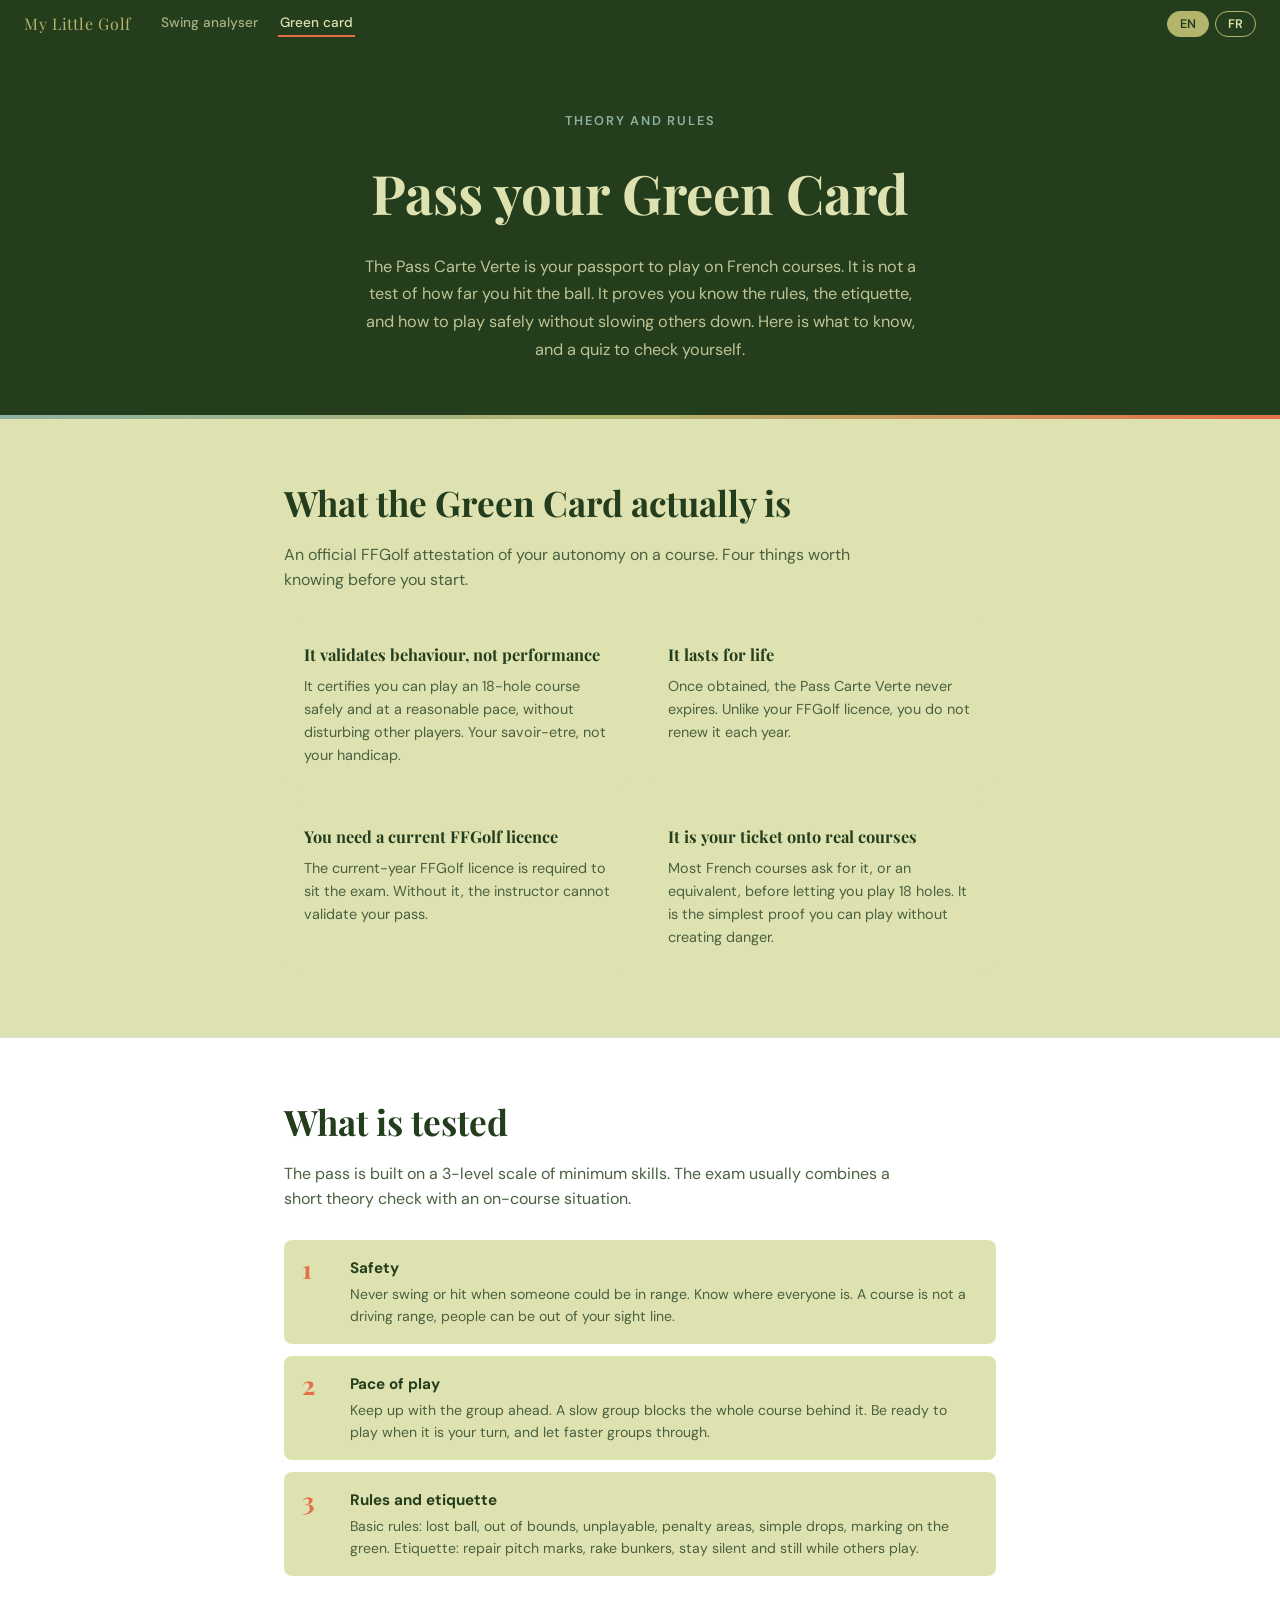
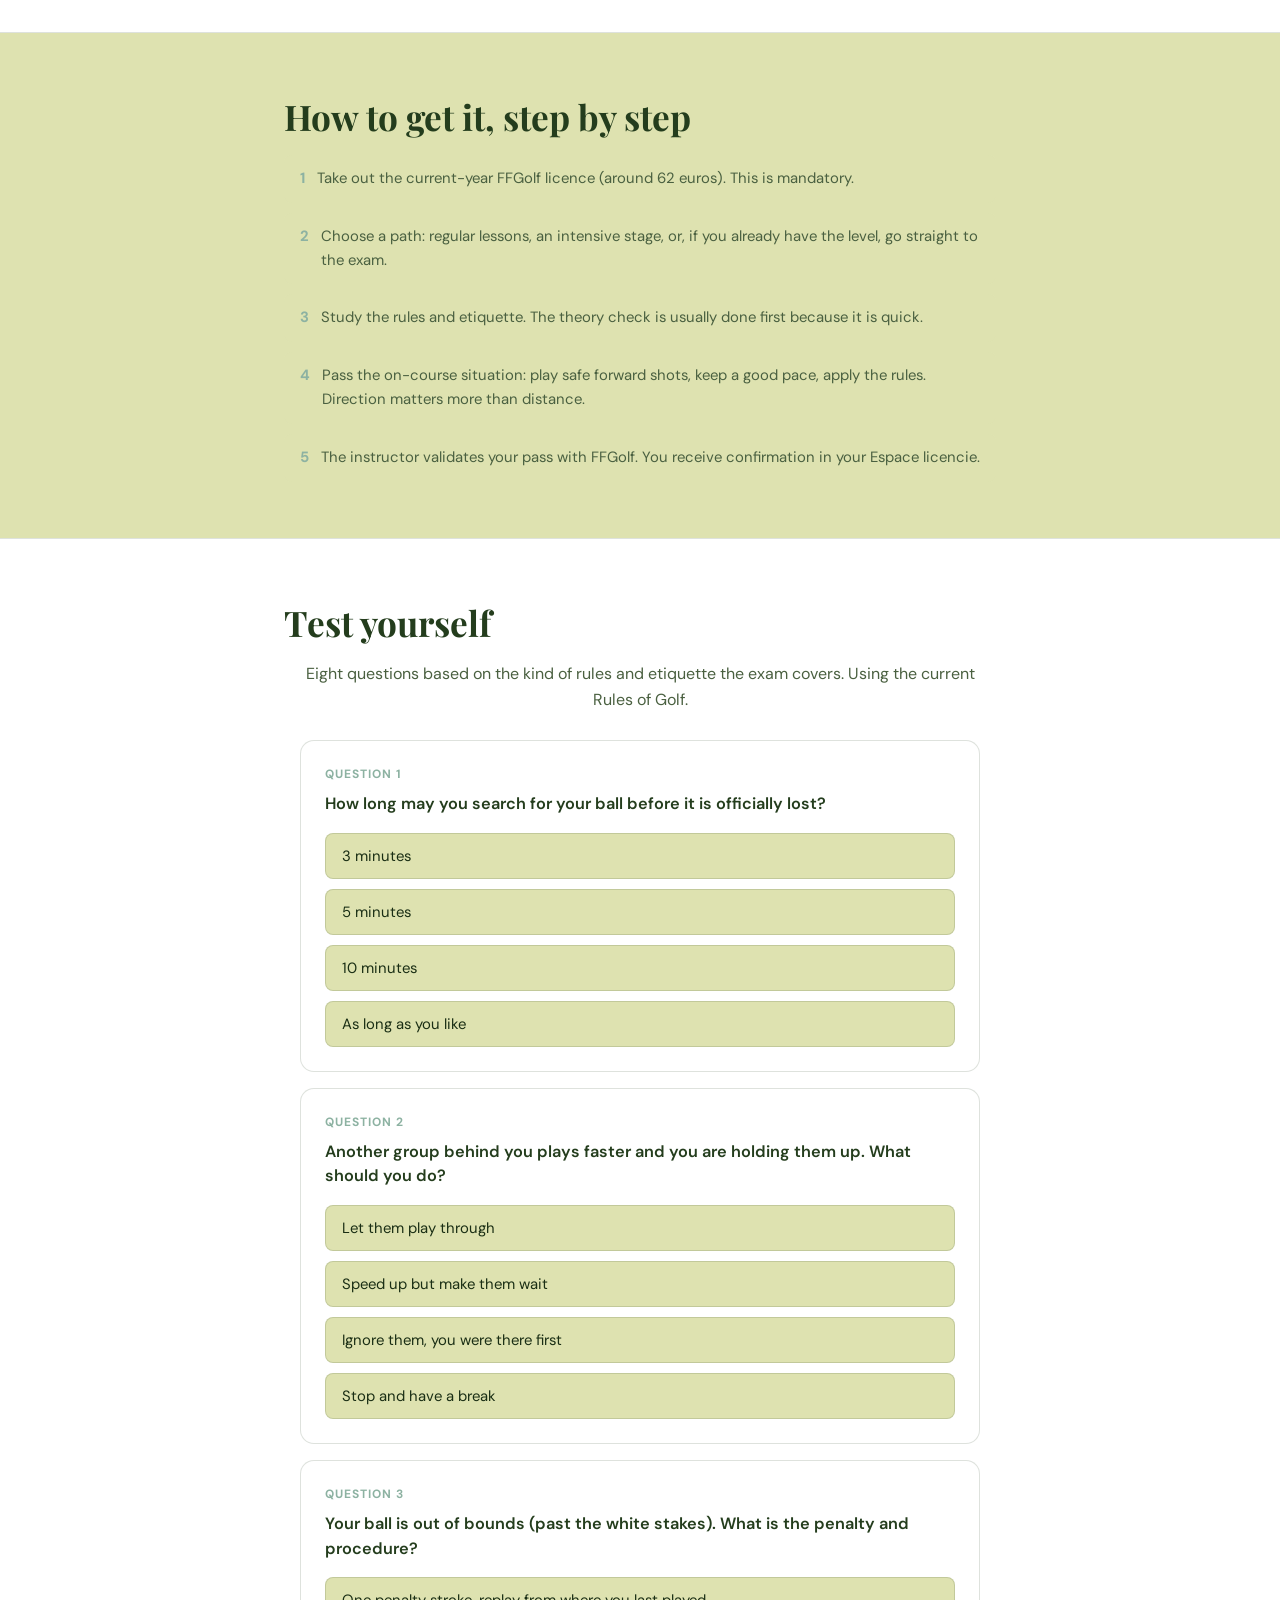
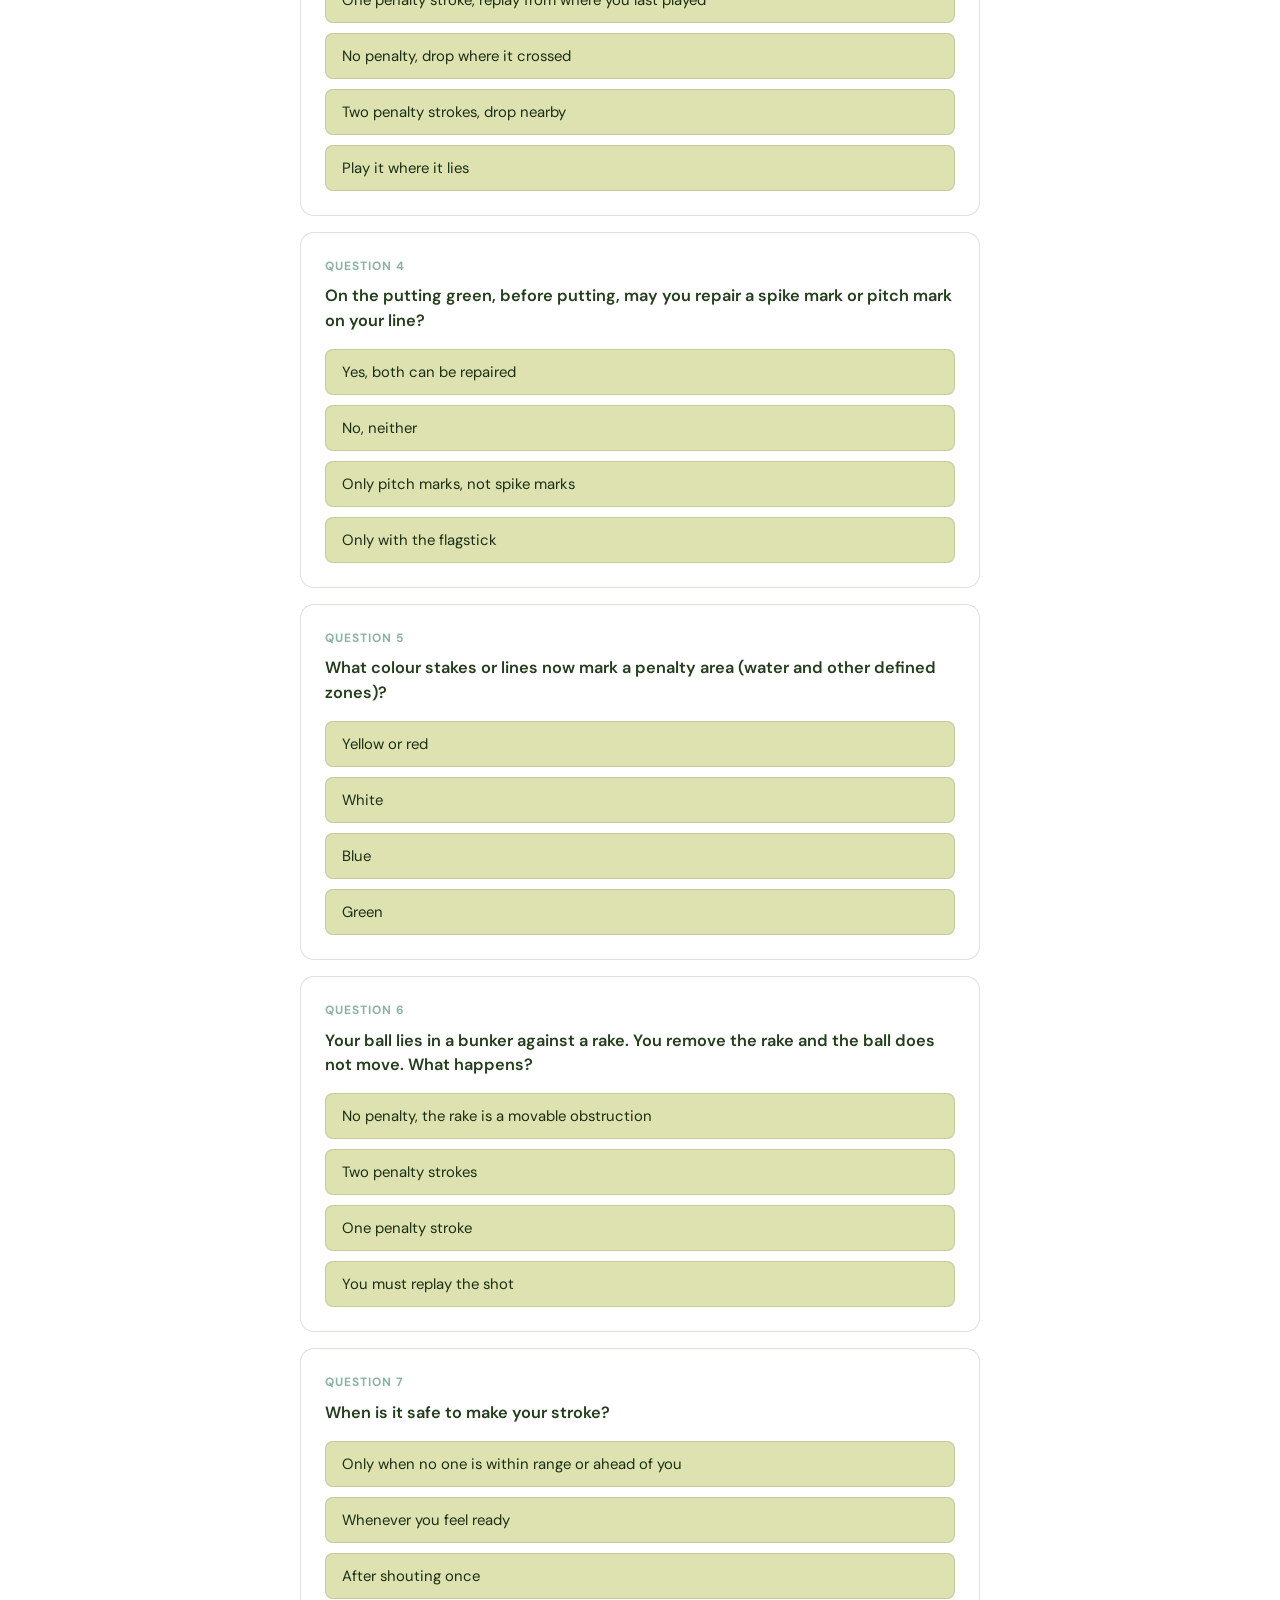
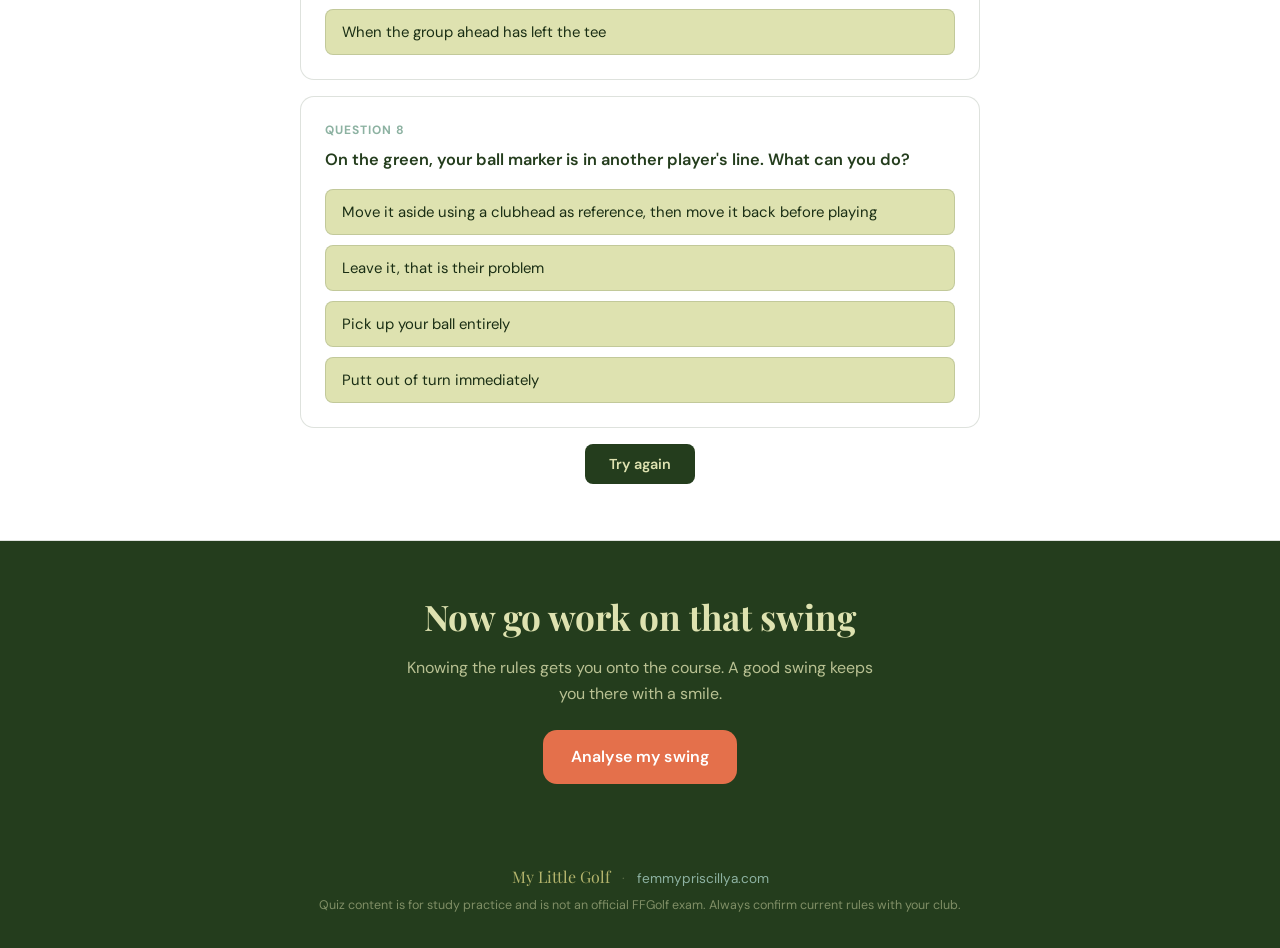
==== green-card.html @ 1639c1a1 "v1" ====
<!DOCTYPE html>
<html lang="en">
<head>
  <meta charset="UTF-8" />
  <meta name="viewport" content="width=device-width, initial-scale=1.0" />
  <title>My Little Golf — Green Card</title>
  <link rel="preconnect" href="https://fonts.googleapis.com" />
  <link rel="preconnect" href="https://fonts.gstatic.com" crossorigin />
  <link href="https://fonts.googleapis.com/css2?family=Playfair+Display:ital,wght@0,700;1,400&family=DM+Sans:wght@300;400;500;600&display=swap" rel="stylesheet" />
  <link rel="stylesheet" href="assets/style.css" />
</head>
<body>

  <!-- Top bar -->
  <div class="lang-bar">
    <span class="brand-small">My Little Golf</span>
    <nav class="top-nav">
      <a href="index.html" class="nav-link" data-en="Swing analyser" data-fr="Analyse du swing">Swing analyser</a>
      <a href="green-card.html" class="nav-link active" data-en="Green card" data-fr="Carte verte">Green card</a>
    </nav>
    <div class="lang-switch">
      <button class="lang-btn active" data-lang="en">EN</button>
      <button class="lang-btn" data-lang="fr">FR</button>
    </div>
  </div>

  <!-- Hero -->
  <header class="gc-hero">
    <p class="eyebrow" data-en="Theory and rules" data-fr="Theorie et regles">Theory and rules</p>
    <h1 data-en="Pass your Green Card" data-fr="Reussir la Carte Verte">Pass your Green Card</h1>
    <p class="gc-intro" data-en="The Pass Carte Verte is your passport to play on French courses. It is not a test of how far you hit the ball. It proves you know the rules, the etiquette, and how to play safely without slowing others down. Here is what to know, and a quiz to check yourself." data-fr="Le Pass Carte Verte est votre passeport pour jouer sur les parcours francais. Ce n'est pas un test de distance. Il prouve que vous connaissez les regles, l'etiquette, et que vous savez jouer en securite sans ralentir les autres. Voici l'essentiel, et un quiz pour vous tester.">The Pass Carte Verte is your passport to play on French courses. It is not a test of how far you hit the ball. It proves you know the rules, the etiquette, and how to play safely without slowing others down. Here is what to know, and a quiz to check yourself.</p>
  </header>

  <!-- What it is -->
  <section class="gc-section">
    <div class="section-inner">
      <h2 data-en="What the Green Card actually is" data-fr="Ce qu'est vraiment la Carte Verte">What the Green Card actually is</h2>
      <p class="gc-lead" data-en="An official FFGolf attestation of your autonomy on a course. Four things worth knowing before you start." data-fr="Une attestation officielle FFGolf de votre autonomie sur un parcours. Quatre choses a savoir avant de commencer.">An official FFGolf attestation of your autonomy on a course. Four things worth knowing before you start.</p>

      <div class="fact-grid">
        <div class="fact-card">
          <h3 data-en="It validates behaviour, not performance" data-fr="Elle valide le comportement, pas la performance">It validates behaviour, not performance</h3>
          <p data-en="It certifies you can play an 18-hole course safely and at a reasonable pace, without disturbing other players. Your savoir-etre, not your handicap." data-fr="Elle certifie que vous pouvez jouer un parcours 18 trous en securite et a un rythme correct, sans deranger les autres. Votre savoir-etre, pas votre handicap.">It certifies you can play an 18-hole course safely and at a reasonable pace, without disturbing other players. Your savoir-etre, not your handicap.</p>
        </div>
        <div class="fact-card">
          <h3 data-en="It lasts for life" data-fr="Elle est valable a vie">It lasts for life</h3>
          <p data-en="Once obtained, the Pass Carte Verte never expires. Unlike your FFGolf licence, you do not renew it each year." data-fr="Une fois obtenue, le Pass Carte Verte n'expire jamais. Contrairement a votre licence FFGolf, vous ne la renouvelez pas chaque annee.">Once obtained, the Pass Carte Verte never expires. Unlike your FFGolf licence, you do not renew it each year.</p>
        </div>
        <div class="fact-card">
          <h3 data-en="You need a current FFGolf licence" data-fr="Il faut une licence FFGolf en cours">You need a current FFGolf licence</h3>
          <p data-en="The current-year FFGolf licence is required to sit the exam. Without it, the instructor cannot validate your pass." data-fr="La licence FFGolf de l'annee en cours est obligatoire pour passer l'examen. Sans elle, l'enseignant ne peut pas valider votre pass.">The current-year FFGolf licence is required to sit the exam. Without it, the instructor cannot validate your pass.</p>
        </div>
        <div class="fact-card">
          <h3 data-en="It is your ticket onto real courses" data-fr="C'est votre ticket d'entree sur les parcours">It is your ticket onto real courses</h3>
          <p data-en="Most French courses ask for it, or an equivalent, before letting you play 18 holes. It is the simplest proof you can play without creating danger." data-fr="La plupart des parcours francais la demandent, ou un equivalent, avant de vous laisser jouer 18 trous. C'est la preuve la plus simple que vous pouvez jouer sans danger.">Most French courses ask for it, or an equivalent, before letting you play 18 holes. It is the simplest proof you can play without creating danger.</p>
        </div>
      </div>
    </div>
  </section>

  <!-- The 3 levels / what is tested -->
  <section class="gc-section alt">
    <div class="section-inner">
      <h2 data-en="What is tested" data-fr="Ce qui est evalue">What is tested</h2>
      <p class="gc-lead" data-en="The pass is built on a 3-level scale of minimum skills. The exam usually combines a short theory check with an on-course situation." data-fr="Le pass repose sur une echelle a 3 niveaux de competences minimales. L'examen combine en general un court controle theorique et une mise en situation sur le parcours.">The pass is built on a 3-level scale of minimum skills. The exam usually combines a short theory check with an on-course situation.</p>

      <div class="levels">
        <div class="level-row">
          <span class="level-num">1</span>
          <div class="level-body">
            <h4 data-en="Safety" data-fr="Securite">Safety</h4>
            <p data-en="Never swing or hit when someone could be in range. Know where everyone is. A course is not a driving range, people can be out of your sight line." data-fr="Ne jamais swinguer ou frapper si quelqu'un peut etre a portee. Savoir ou se trouve chacun. Un parcours n'est pas un practice, des gens peuvent etre hors de votre champ de vision.">Never swing or hit when someone could be in range. Know where everyone is. A course is not a driving range, people can be out of your sight line.</p>
          </div>
        </div>
        <div class="level-row">
          <span class="level-num">2</span>
          <div class="level-body">
            <h4 data-en="Pace of play" data-fr="Rythme de jeu">Pace of play</h4>
            <p data-en="Keep up with the group ahead. A slow group blocks the whole course behind it. Be ready to play when it is your turn, and let faster groups through." data-fr="Rester au rythme du groupe devant. Un groupe lent bloque tout le parcours derriere. Etre prete a jouer a votre tour, et laisser passer les groupes plus rapides.">Keep up with the group ahead. A slow group blocks the whole course behind it. Be ready to play when it is your turn, and let faster groups through.</p>
          </div>
        </div>
        <div class="level-row">
          <span class="level-num">3</span>
          <div class="level-body">
            <h4 data-en="Rules and etiquette" data-fr="Regles et etiquette">Rules and etiquette</h4>
            <p data-en="Basic rules: lost ball, out of bounds, unplayable, penalty areas, simple drops, marking on the green. Etiquette: repair pitch marks, rake bunkers, stay silent and still while others play." data-fr="Regles de base : balle perdue, hors-limite, injouable, zones a penalite, drops simples, marquage sur le green. Etiquette : reparer les pitchs, ratisser les bunkers, rester silencieuse et immobile pendant que les autres jouent.">Basic rules: lost ball, out of bounds, unplayable, penalty areas, simple drops, marking on the green. Etiquette: repair pitch marks, rake bunkers, stay silent and still while others play.</p>
          </div>
        </div>
      </div>
    </div>
  </section>

  <!-- How to register -->
  <section class="gc-section">
    <div class="section-inner">
      <h2 data-en="How to get it, step by step" data-fr="Comment l'obtenir, etape par etape">How to get it, step by step</h2>
      <ul class="gc-checklist">
        <li><span class="check-tick">1</span><span data-en="Take out the current-year FFGolf licence (around 62 euros). This is mandatory." data-fr="Souscrire la licence FFGolf de l'annee en cours (environ 62 euros). C'est obligatoire.">Take out the current-year FFGolf licence (around 62 euros). This is mandatory.</span></li>
        <li><span class="check-tick">2</span><span data-en="Choose a path: regular lessons, an intensive stage, or, if you already have the level, go straight to the exam." data-fr="Choisir une voie : cours reguliers, un stage intensif, ou, si vous avez deja le niveau, passer directement l'examen.">Choose a path: regular lessons, an intensive stage, or, if you already have the level, go straight to the exam.</span></li>
        <li><span class="check-tick">3</span><span data-en="Study the rules and etiquette. The theory check is usually done first because it is quick." data-fr="Reviser les regles et l'etiquette. Le controle theorique est souvent fait en premier car il est rapide.">Study the rules and etiquette. The theory check is usually done first because it is quick.</span></li>
        <li><span class="check-tick">4</span><span data-en="Pass the on-course situation: play safe forward shots, keep a good pace, apply the rules. Direction matters more than distance." data-fr="Reussir la mise en situation sur le parcours : jouer des coups surs vers l'avant, garder un bon rythme, appliquer les regles. La direction compte plus que la distance.">Pass the on-course situation: play safe forward shots, keep a good pace, apply the rules. Direction matters more than distance.</span></li>
        <li><span class="check-tick">5</span><span data-en="The instructor validates your pass with FFGolf. You receive confirmation in your Espace licencie." data-fr="L'enseignant valide votre pass aupres de la FFGolf. Vous recevez la confirmation dans votre Espace licencie.">The instructor validates your pass with FFGolf. You receive confirmation in your Espace licencie.</span></li>
      </ul>
    </div>
  </section>

  <!-- Quiz -->
  <section class="gc-section alt">
    <div class="section-inner">
      <h2 data-en="Test yourself" data-fr="Testez-vous">Test yourself</h2>
      <p class="quiz-intro" data-en="Eight questions based on the kind of rules and etiquette the exam covers. Using the current Rules of Golf." data-fr="Huit questions basees sur le type de regles et d'etiquette de l'examen. Selon les Regles de Golf actuelles.">Eight questions based on the kind of rules and etiquette the exam covers. Using the current Rules of Golf.</p>

      <div class="quiz-wrap" id="quizWrap"></div>

      <div class="quiz-score" id="quizScore" hidden></div>
      <button class="quiz-reset" id="quizReset" hidden data-en="Try again" data-fr="Recommencer">Try again</button>
    </div>
  </section>

  <!-- CTA back to analyser -->
  <section class="gc-cta">
    <h2 data-en="Now go work on that swing" data-fr="Maintenant, au travail sur ce swing">Now go work on that swing</h2>
    <p data-en="Knowing the rules gets you onto the course. A good swing keeps you there with a smile." data-fr="Connaitre les regles vous met sur le parcours. Un bon swing vous y garde avec le sourire.">Knowing the rules gets you onto the course. A good swing keeps you there with a smile.</p>
    <a href="index.html" class="cta-btn" data-en="Analyse my swing" data-fr="Analyser mon swing">Analyse my swing</a>
  </section>

  <!-- Footer -->
  <footer class="site-footer">
    <p>
      <span class="footer-brand">My Little Golf</span>
      <span class="footer-sep">·</span>
      <a href="https://femmypriscillya.com" class="footer-link" target="_blank" rel="noopener">femmypriscillya.com</a>
    </p>
    <p class="footer-cc" data-en="Quiz content is for study practice and is not an official FFGolf exam. Always confirm current rules with your club." data-fr="Le contenu du quiz est un entrainement et n'est pas un examen officiel FFGolf. Confirmez toujours les regles actuelles avec votre club.">Quiz content is for study practice and is not an official FFGolf exam. Always confirm current rules with your club.</p>
  </footer>

  <script src="assets/green-card.js"></script>
</body>
</html>
---- assets/style.css ----
/* ============================================================
   MY LITTLE GOLF — Stylesheet
   Palette: Forest #243D1D · Olive #B4B56D · Cream #DEE2B0
            Sage #8DB2A2 · Coral #E4704B
   ============================================================ */

:root {
  --forest: #243d1d;
  --olive: #b4b56d;
  --cream: #dee2b0;
  --sage: #8db2a2;
  --coral: #e4704b;

  --good: #8db2a2;
  --warn: #b4b56d;
  --bad: #e4704b;

  --text: #1a2e14;
  --muted: #4a6040;
  --border: rgba(36, 61, 29, 0.15);

  --font-display: "Playfair Display", Georgia, serif;
  --font-body: "DM Sans", system-ui, sans-serif;

  --radius: 14px;
  --radius-sm: 8px;
}

*,
*::before,
*::after {
  box-sizing: border-box;
  margin: 0;
  padding: 0;
}

html {
  scroll-behavior: smooth;
}

body {
  font-family: var(--font-body);
  background: var(--cream);
  color: var(--text);
  line-height: 1.6;
  font-size: 16px;
}

/* ---- Language bar ---- */
.lang-bar {
  position: sticky;
  top: 0;
  z-index: 100;
  display: flex;
  align-items: center;
  justify-content: space-between;
  padding: 10px 24px;
  background: var(--forest);
  color: var(--cream);
}

.brand-small {
  font-family: var(--font-display);
  font-size: 1rem;
  letter-spacing: 0.04em;
  color: var(--olive);
}

.top-nav {
  display: flex;
  gap: 18px;
  margin: 0 auto 0 28px;
}

.nav-link {
  font: 500 0.85rem var(--font-body);
  color: rgba(222, 226, 176, 0.7);
  text-decoration: none;
  padding: 4px 2px;
  border-bottom: 2px solid transparent;
  transition:
    color 0.15s,
    border-color 0.15s;
}

.nav-link:hover {
  color: var(--cream);
}

.nav-link.active {
  color: var(--cream);
  border-bottom-color: var(--coral);
}

.lang-switch {
  display: flex;
  gap: 6px;
}

.lang-btn {
  font: 600 0.78rem var(--font-body);
  padding: 4px 12px;
  border: 1.5px solid var(--olive);
  border-radius: 20px;
  background: transparent;
  color: var(--cream);
  cursor: pointer;
  transition:
    background 0.15s,
    color 0.15s;
}

.lang-btn.active,
.lang-btn:hover {
  background: var(--olive);
  color: var(--forest);
}

/* ---- Hero ---- */
.hero {
  min-height: 88vh;
  background: var(--forest);
  display: grid;
  grid-template-columns: 1fr 450px;
  align-items: center;
  gap: 20px;
  padding: 72px 48px;
  overflow: hidden;
  position: relative;
}

.hero::after {
  content: "";
  position: absolute;
  bottom: 0;
  left: 0;
  right: 0;
  height: 4px;
  background: linear-gradient(90deg, var(--coral), var(--olive), var(--sage));
}

.hero-inner {
  max-width: 560px;
}

.eyebrow {
  font-size: 0.8rem;
  font-weight: 600;
  letter-spacing: 0.14em;
  text-transform: uppercase;
  color: var(--sage);
  margin-bottom: 18px;
}

.hero-title {
  font-family: var(--font-display);
  font-size: clamp(2.8rem, 6vw, 5rem);
  line-height: 1.05;
  color: var(--cream);
  margin-bottom: 24px;
}

.hero-title .line1 {
  display: block;
}
.hero-title .line2 {
  display: block;
  color: var(--olive);
}
.hero-title .italic {
  font-style: italic;
  font-weight: 400;
}

.hero-body {
  font-size: 1.05rem;
  color: rgba(222, 226, 176, 0.8);
  line-height: 1.75;
  margin-bottom: 36px;
  max-width: 480px;
}

.cta-btn {
  display: inline-block;
  background: var(--coral);
  color: #fff;
  font-weight: 600;
  font-size: 1rem;
  padding: 14px 28px;
  border-radius: var(--radius);
  text-decoration: none;
  transition:
    opacity 0.15s,
    transform 0.15s;
  letter-spacing: 0.01em;
}

.cta-btn:hover {
  opacity: 0.9;
  transform: translateY(-2px);
}

.hero-deco {
  width: 400px;
  flex-shrink: 0;
  align-self: center;
}

.hero-fox {
  width: 100%;
  height: auto;
  display: block;
  border-radius: var(--radius);
  box-shadow: 0 12px 40px rgba(0, 0, 0, 0.3);
  border: 6px solid var(--cream);
  transform: rotate(2deg);
}

/* ---- Sections ---- */
.section-inner {
  max-width: 760px;
  margin: 0 auto;
  padding: 0 24px;
}

.section-inner.wide {
  max-width: 1040px;
}

.guide,
.upload-section,
.analysis-section {
  padding: 72px 0;
}

.guide {
  background: #fff;
  border-bottom: 1px solid var(--border);
}

h2 {
  font-family: var(--font-display);
  font-size: clamp(1.6rem, 3vw, 2.2rem);
  font-weight: 700;
  color: var(--forest);
  margin-bottom: 10px;
}

.section-sub {
  color: var(--muted);
  font-size: 1rem;
  margin-bottom: 36px;
  max-width: 560px;
}

/* Angles grid */
.angles-grid {
  display: grid;
  grid-template-columns: 1fr 1fr;
  gap: 20px;
  margin-bottom: 32px;
}

.angle-card {
  background: var(--cream);
  border: 1px solid var(--border);
  border-radius: var(--radius);
  padding: 24px 20px;
}

.angle-icon {
  width: 64px;
  height: 64px;
  margin-bottom: 14px;
}

.angle-icon svg {
  width: 100%;
  height: 100%;
}

.angle-card h3 {
  font-family: var(--font-display);
  font-size: 1.05rem;
  font-weight: 700;
  color: var(--forest);
  margin-bottom: 8px;
}

.angle-card p {
  font-size: 0.9rem;
  color: var(--muted);
  line-height: 1.6;
}

/* Rules list */
.rules-list {
  list-style: none;
  display: flex;
  flex-direction: column;
  gap: 10px;
}

.rules-list li {
  display: flex;
  align-items: flex-start;
  gap: 14px;
  font-size: 0.93rem;
  background: var(--cream);
  border-radius: var(--radius-sm);
  padding: 12px 16px;
  color: var(--muted);
}

.rule-marker {
  font-family: var(--font-display);
  font-size: 0.9rem;
  font-weight: 700;
  color: var(--olive);
  flex-shrink: 0;
  min-width: 24px;
  margin-top: 1px;
}

/* ---- Upload ---- */
.upload-section {
  background: var(--cream);
}

.upload-tabs {
  display: flex;
  gap: 8px;
  margin-bottom: 20px;
}

.tab-btn {
  font: 600 0.9rem var(--font-body);
  padding: 9px 20px;
  border: 1.5px solid var(--border);
  border-radius: 30px;
  background: transparent;
  color: var(--muted);
  cursor: pointer;
  transition: all 0.15s;
}

.tab-btn.active {
  background: var(--forest);
  color: var(--cream);
  border-color: var(--forest);
}

.upload-panel {
  display: none;
}
.upload-panel.active {
  display: block;
}

.dropzone {
  border: 2px dashed var(--sage);
  border-radius: var(--radius);
  background: #fff;
  padding: 48px 24px;
  text-align: center;
  cursor: pointer;
  transition:
    border-color 0.15s,
    background 0.15s;
}

.dropzone.dragover {
  border-color: var(--coral);
  background: rgba(228, 112, 75, 0.05);
}

.drop-icon-svg {
  width: 52px;
  height: 52px;
  margin: 0 auto 14px;
}

.drop-icon-svg svg {
  width: 100%;
  height: 100%;
}

.drop-label {
  font-weight: 600;
  font-size: 1rem;
  color: var(--forest);
  margin-bottom: 6px;
}

.drop-sub {
  font-size: 0.85rem;
  color: var(--muted);
  margin-bottom: 14px;
}

.file-btn {
  display: inline-block;
  background: var(--forest);
  color: var(--cream);
  font-weight: 600;
  font-size: 0.9rem;
  padding: 10px 20px;
  border-radius: var(--radius-sm);
  cursor: pointer;
  transition: opacity 0.15s;
}

.file-btn:hover {
  opacity: 0.85;
}
.file-btn input {
  display: none;
}

.model-row {
  display: flex;
  align-items: center;
  gap: 12px;
  flex-wrap: wrap;
  margin-top: 20px;
}

.model-label,
.fps-label {
  font-size: 0.85rem;
  font-weight: 600;
  color: var(--muted);
}

select,
input[type="number"] {
  font: inherit;
  padding: 7px 10px;
  border: 1px solid var(--border);
  border-radius: var(--radius-sm);
  background: #fff;
  color: var(--text);
  font-size: 0.9rem;
}

input[type="number"] {
  width: 80px;
}

.status-msg {
  margin-top: 16px;
  font-size: 0.88rem;
  color: var(--muted);
  min-height: 1.4em;
}

.field-help {
  margin-top: 12px;
  font-size: 0.82rem;
  line-height: 1.55;
  color: var(--muted);
  max-width: 580px;
}

/* ---- Analysis ---- */
.analysis-section {
  background: #fff;
  border-top: 1px solid var(--border);
}

.analysis-section .section-inner {
  display: grid;
  grid-template-columns: 1fr 380px;
  gap: 32px;
  align-items: start;
}

.player-wrap {
  position: sticky;
  top: 60px;
}

.viewport {
  position: relative;
  background: var(--forest);
  border-radius: var(--radius);
  overflow: hidden;
  line-height: 0;
}

#video,
#overlay {
  width: 100%;
  display: block;
}

#overlay {
  position: absolute;
  inset: 0;
}

.phase-badge {
  position: absolute;
  top: 12px;
  left: 12px;
  background: rgba(36, 61, 29, 0.82);
  color: var(--olive);
  font: 600 0.78rem var(--font-body);
  letter-spacing: 0.08em;
  text-transform: uppercase;
  padding: 5px 12px;
  border-radius: 20px;
  pointer-events: none;
  opacity: 0;
  transition: opacity 0.2s;
}

.phase-badge.visible {
  opacity: 1;
}

/* Player controls */
.player-controls {
  display: flex;
  align-items: center;
  gap: 8px;
  margin-top: 10px;
  flex-wrap: wrap;
}

.ctrl-btn {
  font: 600 0.82rem var(--font-body);
  border: none;
  background: var(--cream);
  color: var(--forest);
  padding: 8px 14px;
  border-radius: var(--radius-sm);
  cursor: pointer;
  transition: background 0.15s;
  white-space: nowrap;
}

.ctrl-btn:hover {
  background: var(--sage);
}

.play-btn {
  background: var(--coral);
  color: #fff;
  min-width: 56px;
}

.play-btn:hover {
  background: #cf5a38;
}

.vol-btn {
  min-width: 44px;
}

/* Progress bar */
.progress-wrap {
  flex: 1;
  cursor: pointer;
  padding: 8px 0;
  min-width: 80px;
}

.progress-bg {
  position: relative;
  height: 6px;
  background: var(--border);
  border-radius: 3px;
  overflow: visible;
}

.progress-fill {
  height: 100%;
  background: var(--coral);
  border-radius: 3px;
  width: 0%;
  pointer-events: none;
  transition: width 0.08s linear;
}

.phase-markers {
  position: absolute;
  inset: 0;
  pointer-events: none;
}

.phase-marker {
  position: absolute;
  top: 50%;
  transform: translate(-50%, -50%);
  width: 10px;
  height: 10px;
  border-radius: 50%;
  border: 2px solid #fff;
  background: var(--olive);
}

.time-display {
  font-size: 0.78rem;
  font-variant-numeric: tabular-nums;
  color: var(--muted);
  white-space: nowrap;
}

.ctrl-select {
  font-size: 0.82rem;
  padding: 6px 8px;
}

/* Volume */
.volume-wrap {
  display: flex;
  align-items: center;
  gap: 6px;
}

.volume-slider {
  -webkit-appearance: none;
  width: 72px;
  height: 4px;
  border-radius: 2px;
  background: var(--border);
  outline: none;
  cursor: pointer;
}

.volume-slider::-webkit-slider-thumb {
  -webkit-appearance: none;
  width: 14px;
  height: 14px;
  border-radius: 50%;
  background: var(--forest);
  cursor: pointer;
}

/* Results panel */
.results-panel {
  display: flex;
  flex-direction: column;
  gap: 20px;
}

.results-header {
  display: flex;
  align-items: center;
  justify-content: space-between;
  gap: 12px;
  flex-wrap: wrap;
}

.analyse-btn {
  background: var(--coral);
  color: #fff;
  font: 600 0.9rem var(--font-body);
  border: none;
  padding: 10px 18px;
  border-radius: var(--radius-sm);
  cursor: pointer;
  transition: opacity 0.15s;
  white-space: nowrap;
}

.analyse-btn:hover {
  opacity: 0.88;
}
.analyse-btn:disabled {
  opacity: 0.5;
  cursor: not-allowed;
}

.quality-row {
  display: flex;
  align-items: center;
  gap: 10px;
  font-size: 0.88rem;
  background: var(--cream);
  border-radius: var(--radius-sm);
  padding: 10px 14px;
}

.q-label {
  color: var(--muted);
}

.q-dot {
  width: 12px;
  height: 12px;
  border-radius: 50%;
  background: #ccc;
  display: inline-block;
  flex-shrink: 0;
}

.q-val {
  font-weight: 700;
  font-variant-numeric: tabular-nums;
}

/* Metrics */
.metrics-grid {
  display: grid;
  grid-template-columns: 1fr 1fr;
  gap: 12px;
}

.metric-card {
  background: var(--cream);
  border-radius: var(--radius-sm);
  padding: 14px 16px;
}

.metric-card .metric-value {
  color: var(--forest);
}
.metric-card.warn .metric-value {
  color: #8a8a3e;
}
.metric-card.bad .metric-value {
  color: var(--coral);
}
.metric-card.good .metric-value {
  color: #4a7a64;
}

.metric-name {
  font-size: 0.78rem;
  font-weight: 600;
  color: var(--muted);
  text-transform: uppercase;
  letter-spacing: 0.06em;
  margin-bottom: 4px;
}

.metric-value {
  font-family: var(--font-display);
  font-size: 1.5rem;
  font-weight: 700;
  color: var(--forest);
  line-height: 1;
  margin-bottom: 4px;
}

.metric-note {
  font-size: 0.78rem;
  color: var(--muted);
}

/* Coaching */
.coaching-wrap {
  background: var(--forest);
  border-radius: var(--radius);
  padding: 20px;
  color: var(--cream);
}

.coaching-header {
  display: flex;
  align-items: center;
  gap: 10px;
  margin-bottom: 14px;
}

.coach-icon-svg {
  width: 28px;
  height: 28px;
  flex-shrink: 0;
}

.coaching-header h3 {
  font-family: var(--font-display);
  font-size: 1rem;
  font-weight: 700;
  color: var(--olive);
}

.coaching-body {
  font-size: 0.9rem;
  line-height: 1.75;
  color: rgba(222, 226, 176, 0.88);
  white-space: pre-wrap;
}

/* Joint details */
.joint-details {
  border: 1px solid var(--border);
  border-radius: var(--radius-sm);
  overflow: hidden;
}

.joint-details summary {
  padding: 10px 14px;
  font-size: 0.85rem;
  font-weight: 600;
  cursor: pointer;
  color: var(--muted);
  user-select: none;
  background: var(--cream);
}

.joints-list {
  list-style: none;
  display: grid;
  grid-template-columns: 1fr 1fr;
  gap: 8px;
  padding: 12px 14px;
}

.joints-list li {
  display: flex;
  justify-content: space-between;
  font-size: 0.82rem;
  padding: 6px 10px;
  border-radius: 6px;
  background: var(--cream);
}

.jval {
  font-weight: 700;
  font-variant-numeric: tabular-nums;
}

/* ---- Footer ---- */
.site-footer {
  background: var(--forest);
  color: rgba(222, 226, 176, 0.7);
  text-align: center;
  padding: 32px 24px;
  font-size: 0.85rem;
  display: flex;
  flex-direction: column;
  gap: 6px;
}

.footer-brand {
  font-family: var(--font-display);
  color: var(--olive);
  font-size: 1rem;
}

.footer-sep {
  margin: 0 8px;
  opacity: 0.4;
}

.footer-link {
  color: var(--sage);
  text-decoration: none;
}

.footer-link:hover {
  text-decoration: underline;
}

.footer-cc {
  font-size: 0.78rem;
  opacity: 0.7;
}
.footer-privacy {
  font-size: 0.78rem;
  opacity: 0.6;
}

/* ---- Responsive ---- */
@media (max-width: 900px) {
  .hero {
    grid-template-columns: 1fr;
    padding: 48px 24px;
    min-height: auto;
    text-align: center;
  }

  .hero-deco {
    width: 200px;
    margin: 0 auto 12px;
    order: -1;
  }

  .hero-inner {
    margin: 0 auto;
  }
  .hero-body {
    margin-left: auto;
    margin-right: auto;
  }

  .analysis-section .section-inner {
    grid-template-columns: 1fr;
  }

  .player-wrap {
    position: static;
  }
  .angles-grid {
    grid-template-columns: 1fr;
  }
}

@media (max-width: 480px) {
  .metrics-grid {
    grid-template-columns: 1fr;
  }
  .joints-list {
    grid-template-columns: 1fr;
  }
  .volume-slider {
    width: 50px;
  }
}

@media (prefers-reduced-motion: reduce) {
  *,
  *::before,
  *::after {
    transition: none !important;
    animation: none !important;
  }
}

/* ============================================================
   GREEN CARD PAGE
   ============================================================ */
.gc-hero {
  background: var(--forest);
  padding: 64px 24px 56px;
  text-align: center;
  position: relative;
}

.gc-hero::after {
  content: "";
  position: absolute;
  bottom: 0;
  left: 0;
  right: 0;
  height: 4px;
  background: linear-gradient(90deg, var(--sage), var(--olive), var(--coral));
}

.gc-hero .eyebrow {
  color: var(--sage);
}

.gc-hero h1 {
  font-family: var(--font-display);
  font-size: clamp(2.2rem, 5vw, 3.4rem);
  color: var(--cream);
  margin-bottom: 16px;
}

.gc-hero .gc-intro {
  max-width: 560px;
  margin: 0 auto;
  color: rgba(222, 226, 176, 0.82);
  font-size: 1.02rem;
  line-height: 1.7;
}

.gc-section {
  padding: 56px 0;
}
.gc-section.alt {
  background: #fff;
  border-top: 1px solid var(--border);
  border-bottom: 1px solid var(--border);
}

.gc-lead {
  color: var(--muted);
  font-size: 1rem;
  margin-bottom: 28px;
  max-width: 620px;
}

/* Fact cards */
.fact-grid {
  display: grid;
  grid-template-columns: 1fr 1fr;
  gap: 16px;
  margin-bottom: 12px;
}

.fact-card {
  background: var(--cream);
  border-radius: var(--radius);
  padding: 20px;
}

.fact-card h3 {
  font-family: var(--font-display);
  font-size: 1.02rem;
  color: var(--forest);
  margin-bottom: 8px;
}

.fact-card p {
  font-size: 0.9rem;
  color: var(--muted);
  line-height: 1.6;
}

/* Levels */
.levels {
  display: flex;
  flex-direction: column;
  gap: 12px;
  margin-top: 8px;
}

.level-row {
  display: flex;
  gap: 16px;
  align-items: flex-start;
  background: var(--cream);
  border-radius: var(--radius-sm);
  padding: 16px 18px;
}

.level-num {
  font-family: var(--font-display);
  font-size: 1.6rem;
  font-weight: 700;
  color: var(--coral);
  line-height: 1;
  flex-shrink: 0;
  min-width: 32px;
}

.level-body h4 {
  font-size: 0.95rem;
  font-weight: 700;
  color: var(--forest);
  margin-bottom: 4px;
}

.level-body p {
  font-size: 0.88rem;
  color: var(--muted);
  line-height: 1.55;
}

/* Checklist */
.gc-checklist {
  list-style: none;
  display: flex;
  flex-direction: column;
  gap: 10px;
}

.gc-checklist li {
  display: flex;
  gap: 12px;
  align-items: flex-start;
  font-size: 0.93rem;
  color: var(--muted);
  background: var(--cream);
  border-radius: var(--radius-sm);
  padding: 12px 16px;
}

.check-tick {
  color: var(--sage);
  font-weight: 700;
  flex-shrink: 0;
}

/* Quiz */
.quiz-wrap {
  max-width: 680px;
  margin: 0 auto;
}

.quiz-intro {
  text-align: center;
  color: var(--muted);
  margin-bottom: 28px;
}

.quiz-card {
  background: #fff;
  border: 1px solid var(--border);
  border-radius: var(--radius);
  padding: 24px;
  margin-bottom: 16px;
}

.quiz-qnum {
  font-size: 0.75rem;
  font-weight: 700;
  text-transform: uppercase;
  letter-spacing: 0.08em;
  color: var(--sage);
  margin-bottom: 8px;
}

.quiz-question {
  font-size: 1.02rem;
  font-weight: 600;
  color: var(--forest);
  margin-bottom: 16px;
  line-height: 1.5;
}

.quiz-options {
  display: flex;
  flex-direction: column;
  gap: 10px;
}

.quiz-option {
  text-align: left;
  font: 400 0.93rem var(--font-body);
  padding: 12px 16px;
  border: 1.5px solid var(--border);
  border-radius: var(--radius-sm);
  background: var(--cream);
  color: var(--text);
  cursor: pointer;
  transition:
    border-color 0.15s,
    background 0.15s;
}

.quiz-option:hover {
  border-color: var(--sage);
}

.quiz-option.correct {
  border-color: var(--sage);
  background: rgba(141, 178, 162, 0.18);
}

.quiz-option.wrong {
  border-color: var(--coral);
  background: rgba(228, 112, 75, 0.12);
}

.quiz-option:disabled {
  cursor: default;
}

.quiz-explain {
  margin-top: 14px;
  font-size: 0.88rem;
  color: var(--muted);
  line-height: 1.6;
  padding: 12px 14px;
  background: var(--cream);
  border-radius: var(--radius-sm);
  border-left: 3px solid var(--olive);
  display: none;
}

.quiz-explain.show {
  display: block;
}

.quiz-score {
  text-align: center;
  font-family: var(--font-display);
  font-size: 1.3rem;
  color: var(--forest);
  margin: 24px 0;
  padding: 20px;
  background: var(--cream);
  border-radius: var(--radius);
}

.quiz-reset {
  display: block;
  margin: 0 auto;
  background: var(--forest);
  color: var(--cream);
  font: 600 0.9rem var(--font-body);
  border: none;
  padding: 11px 24px;
  border-radius: var(--radius-sm);
  cursor: pointer;
}

.quiz-reset:hover {
  opacity: 0.9;
}

.gc-cta {
  text-align: center;
  background: var(--forest);
  color: var(--cream);
  padding: 48px 24px;
}

.gc-cta h2 {
  color: var(--cream);
}
.gc-cta p {
  color: rgba(222, 226, 176, 0.8);
  max-width: 480px;
  margin: 8px auto 24px;
}

@media (max-width: 700px) {
  .fact-grid {
    grid-template-columns: 1fr;
  }
  .top-nav {
    margin-left: 14px;
    gap: 12px;
  }
  .top-nav .nav-link {
    font-size: 0.78rem;
  }
}
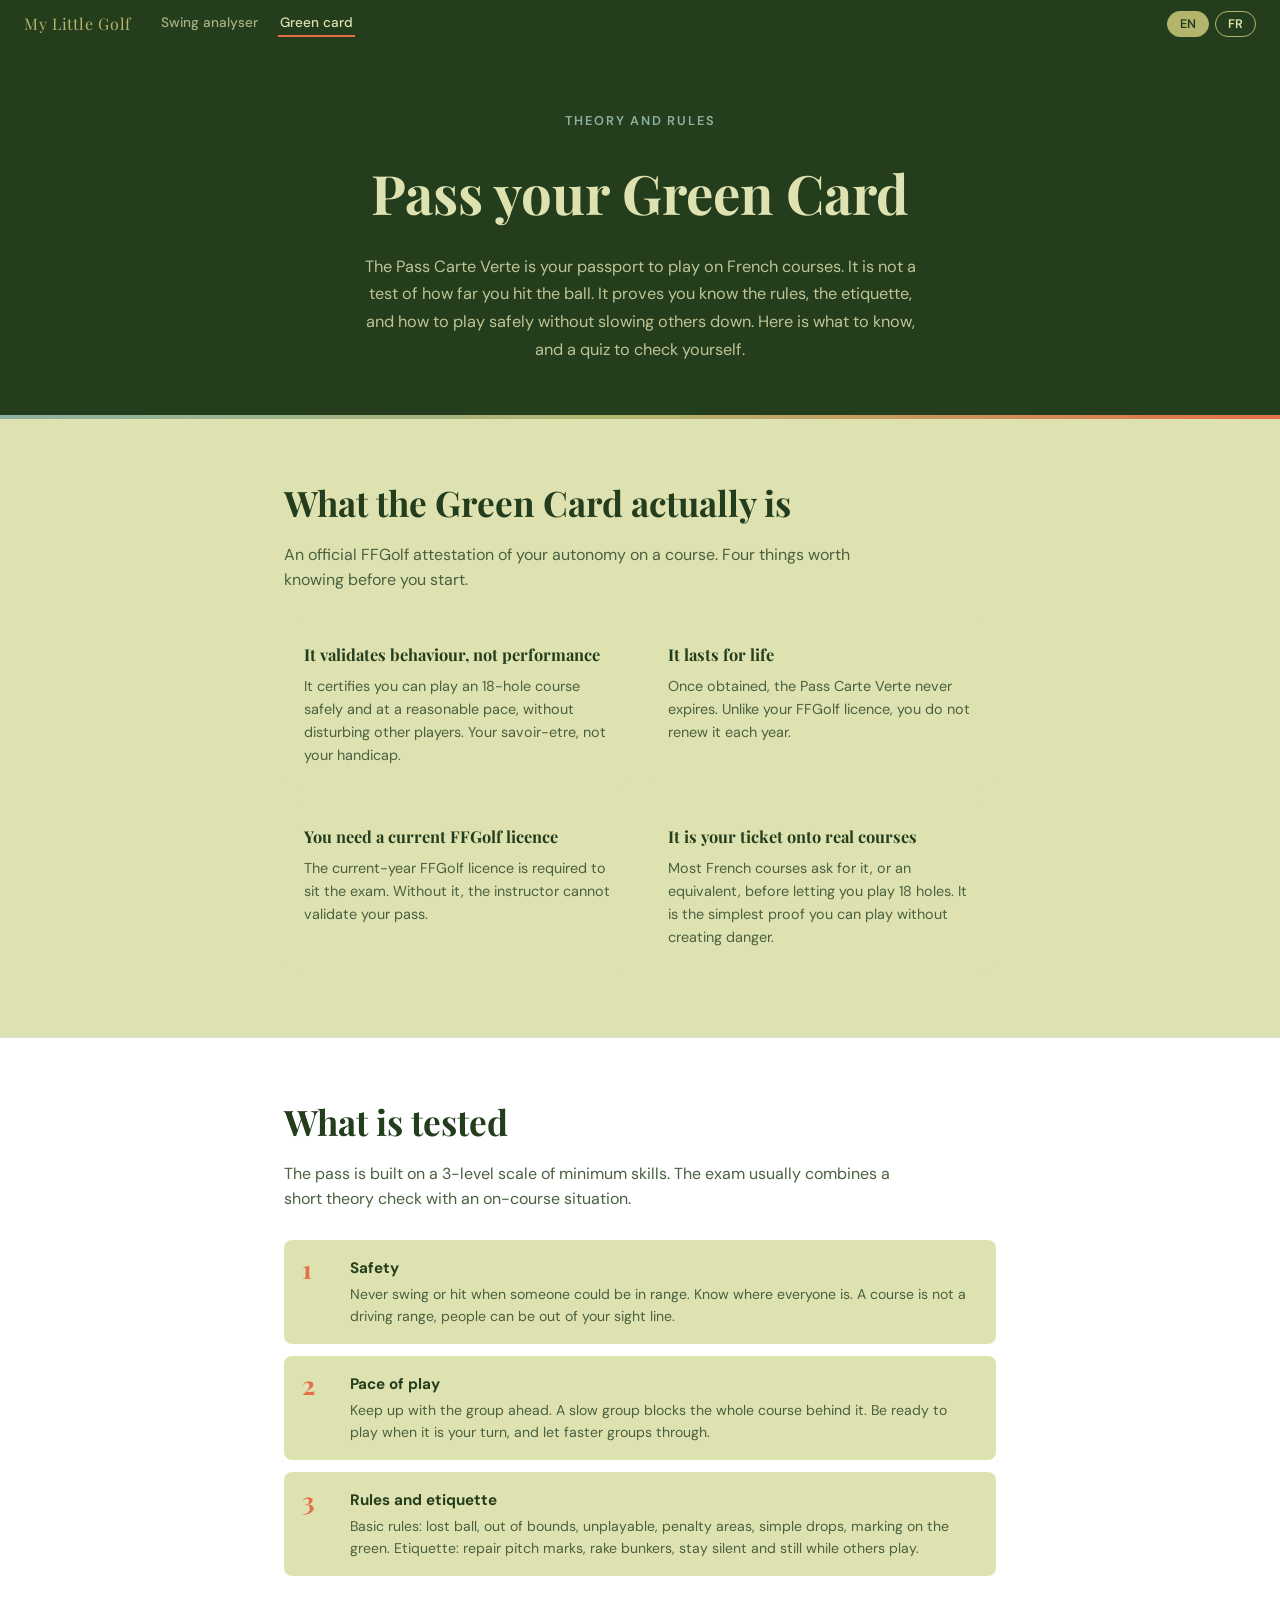
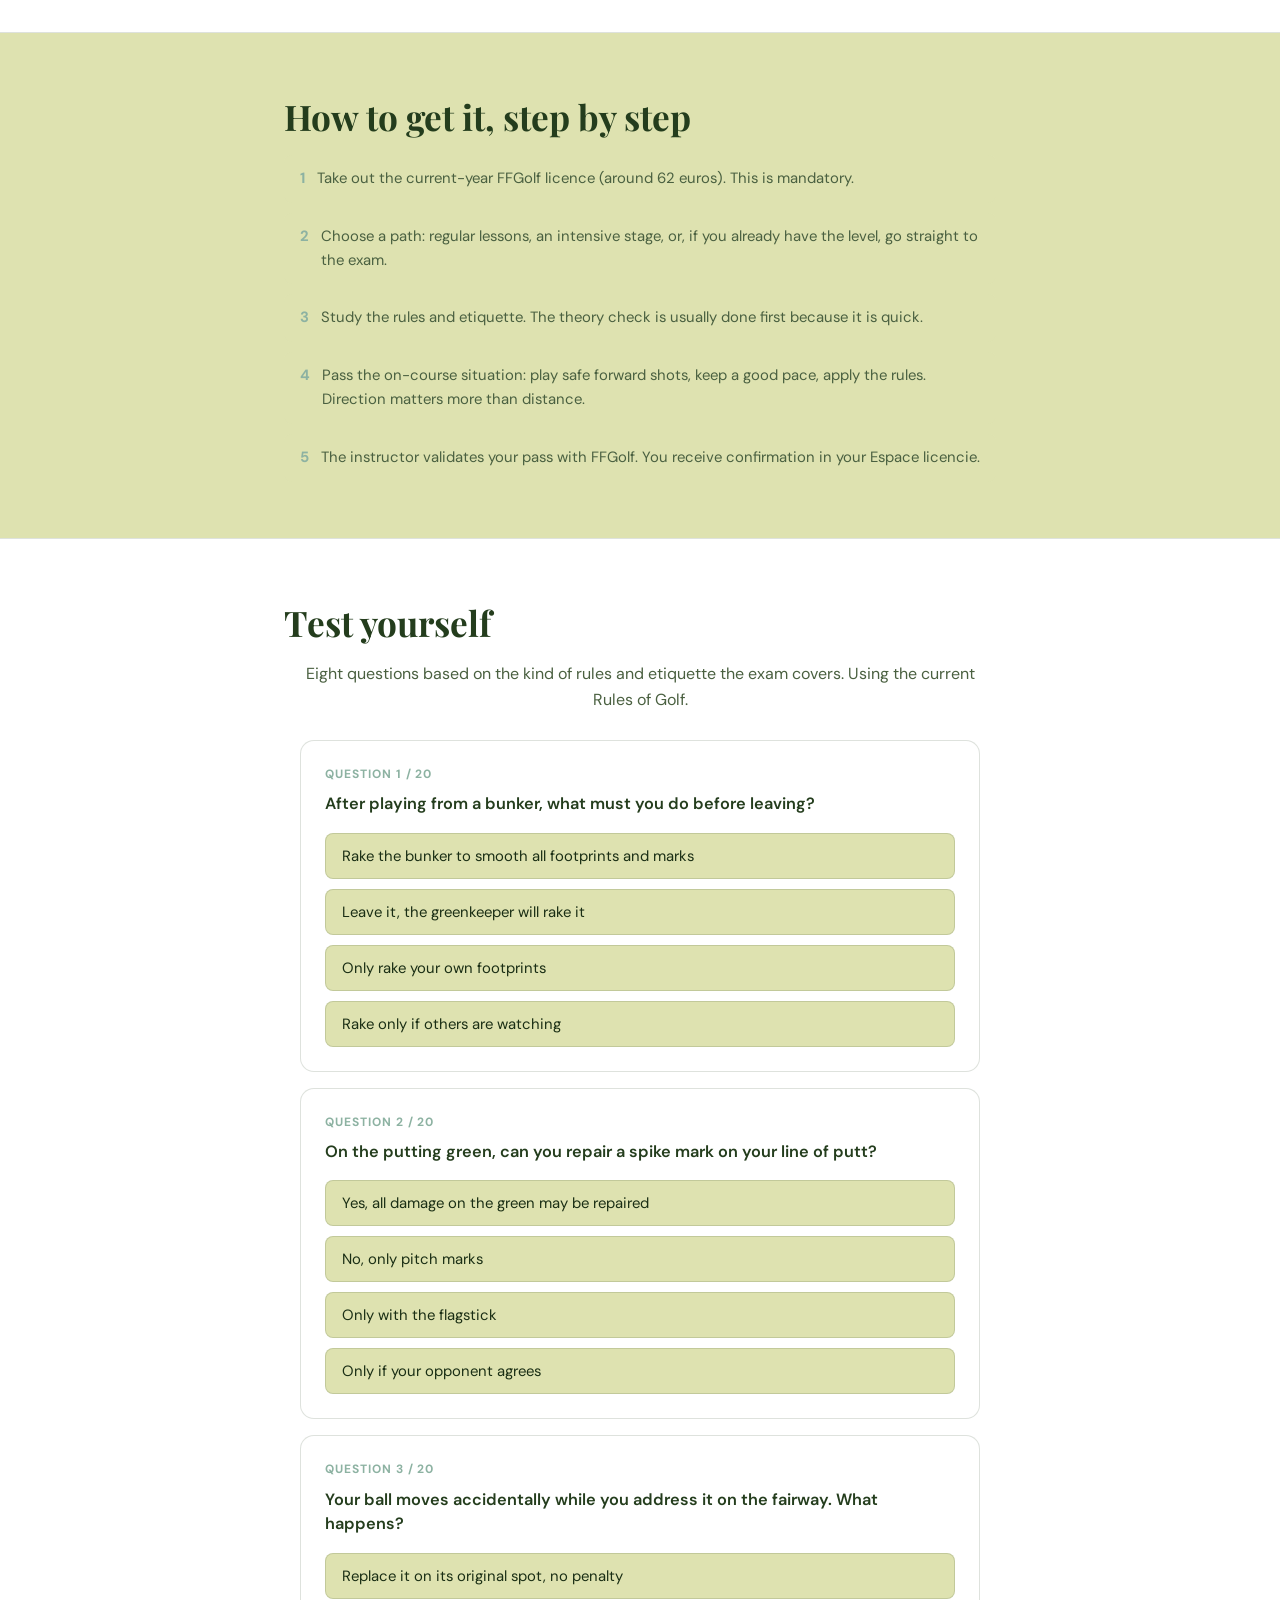
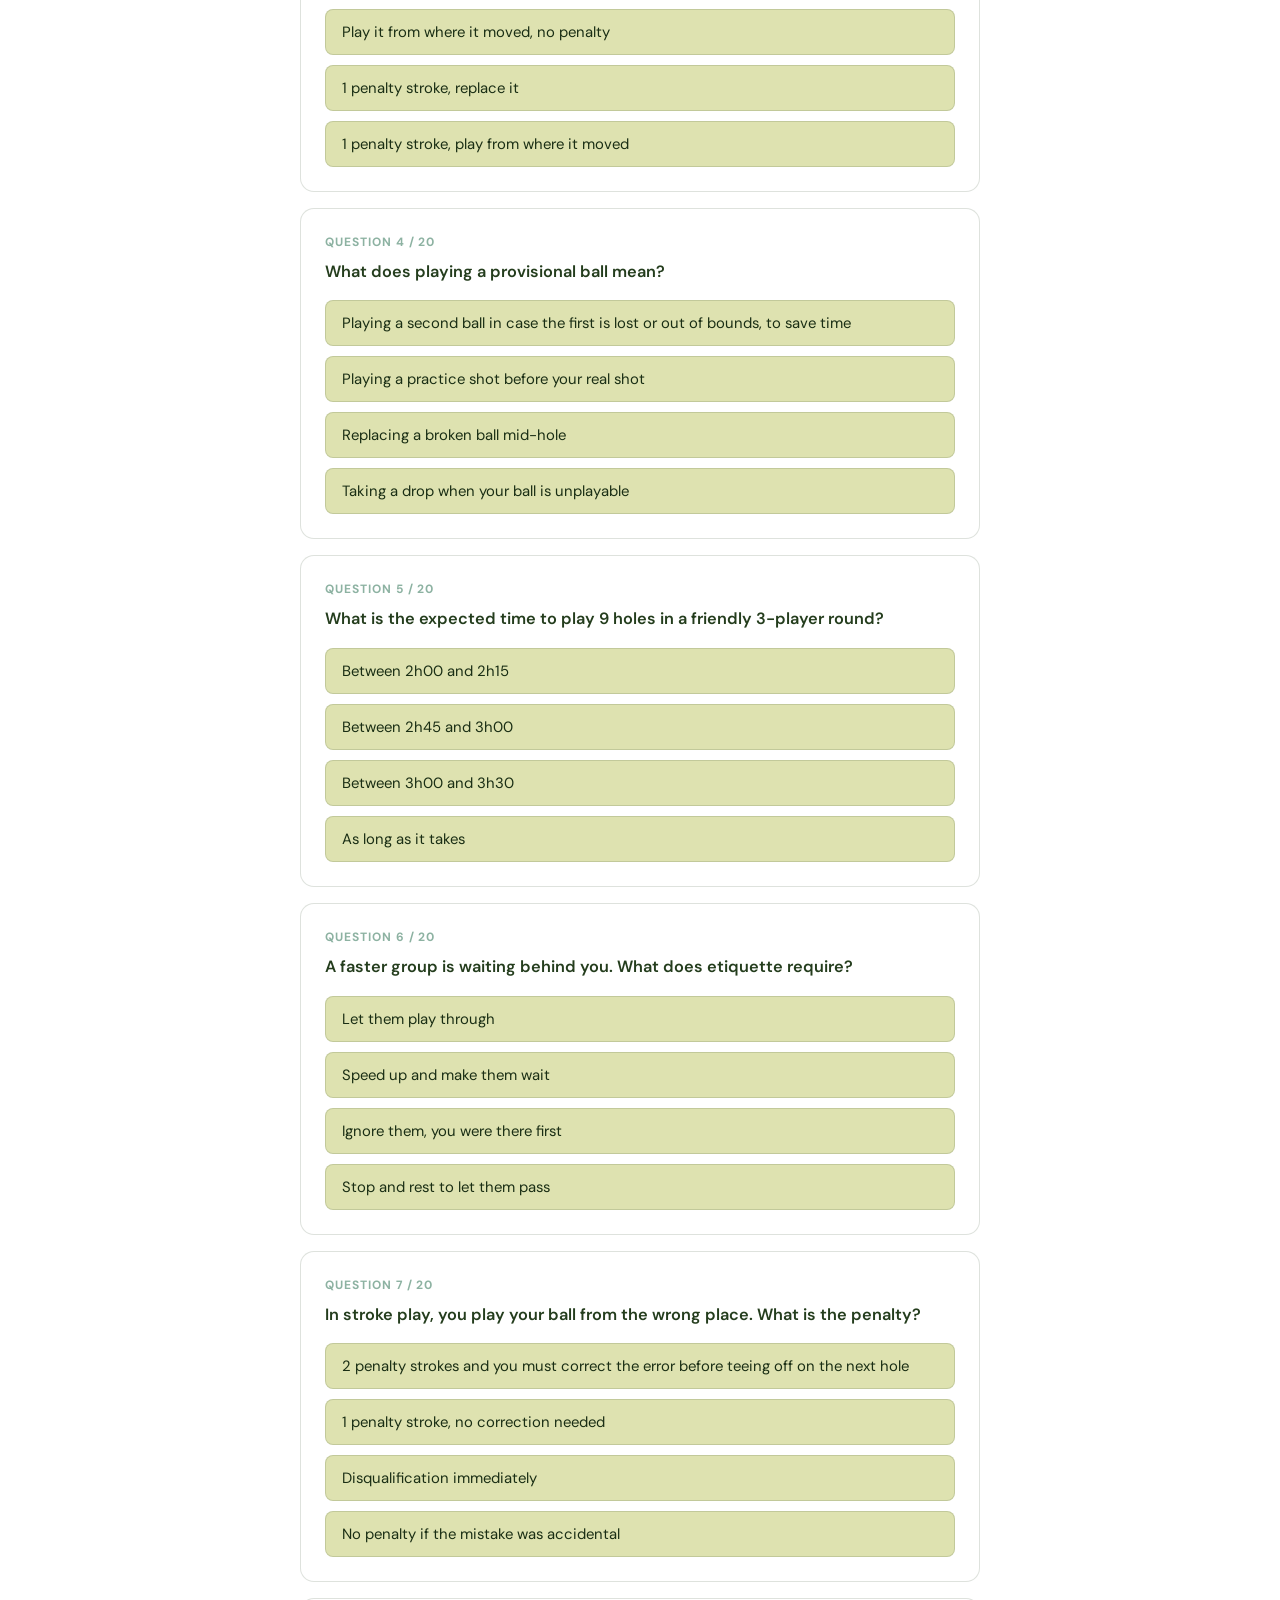
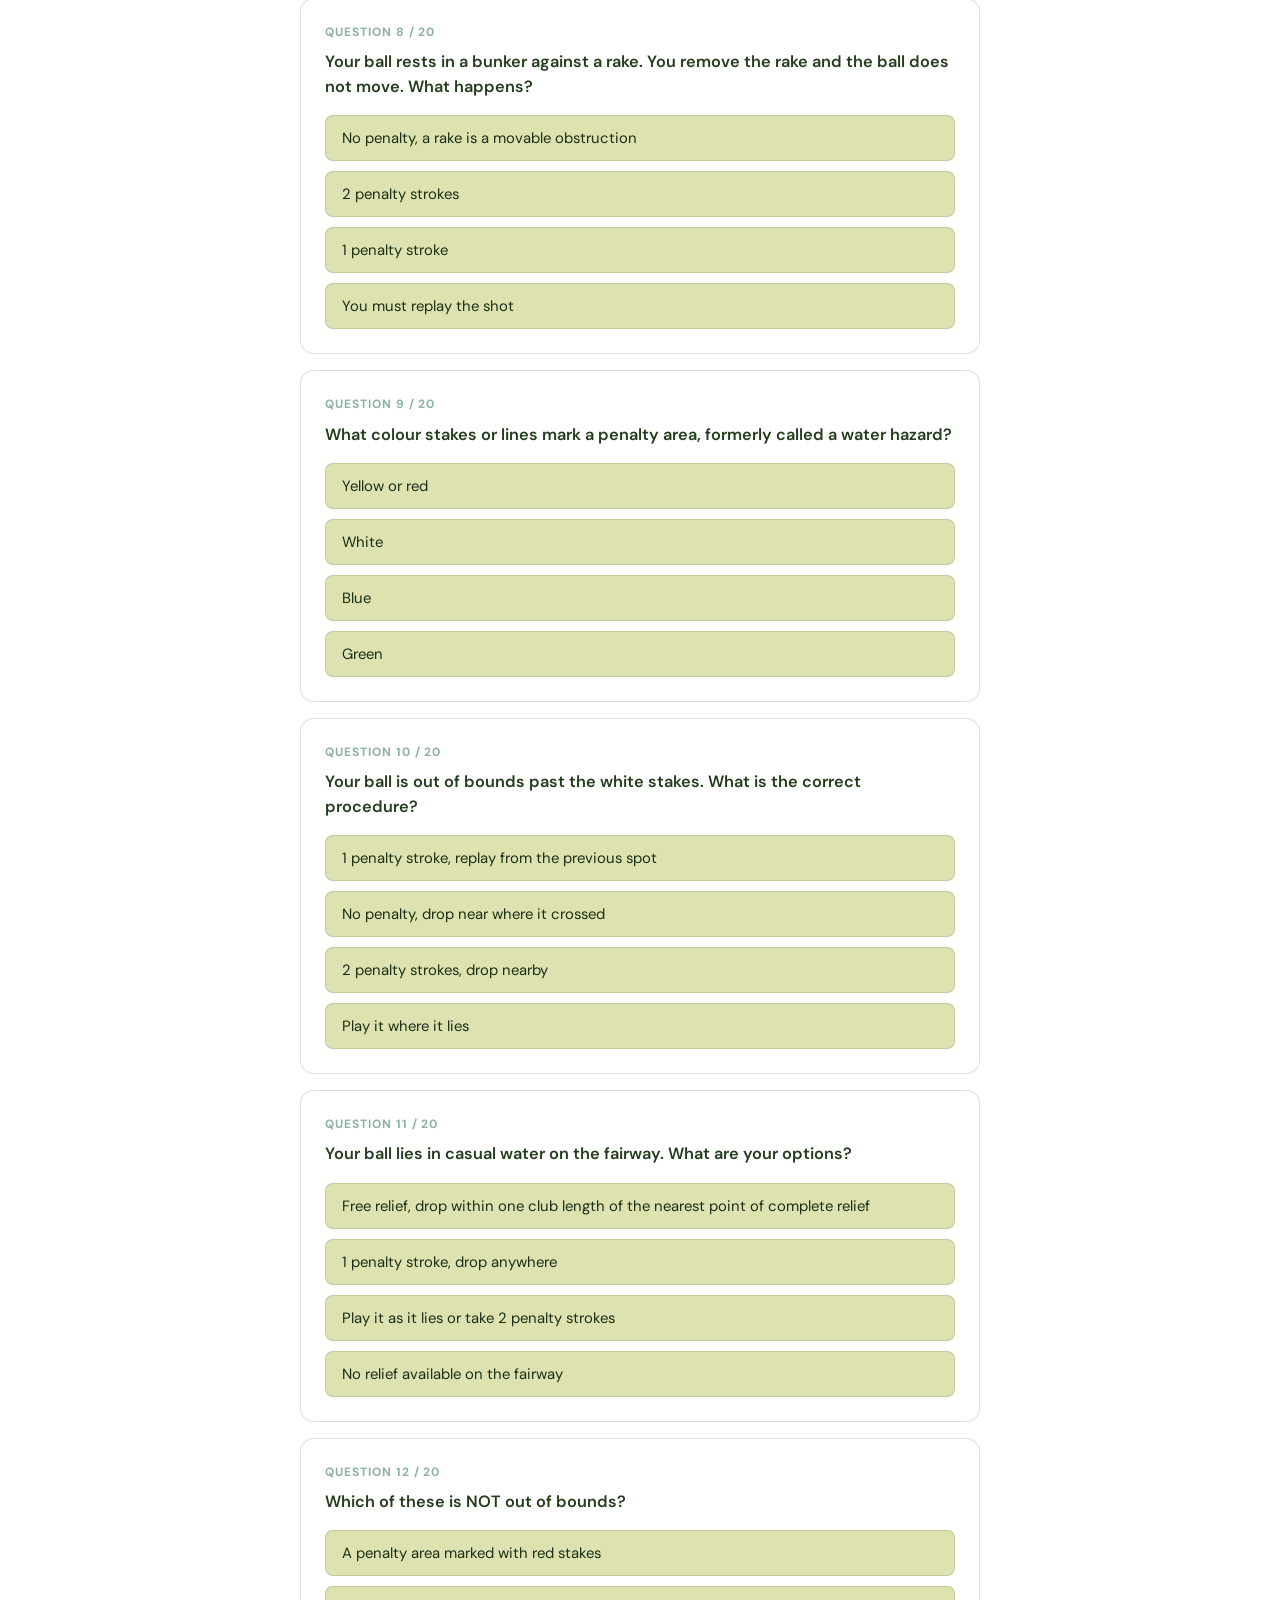
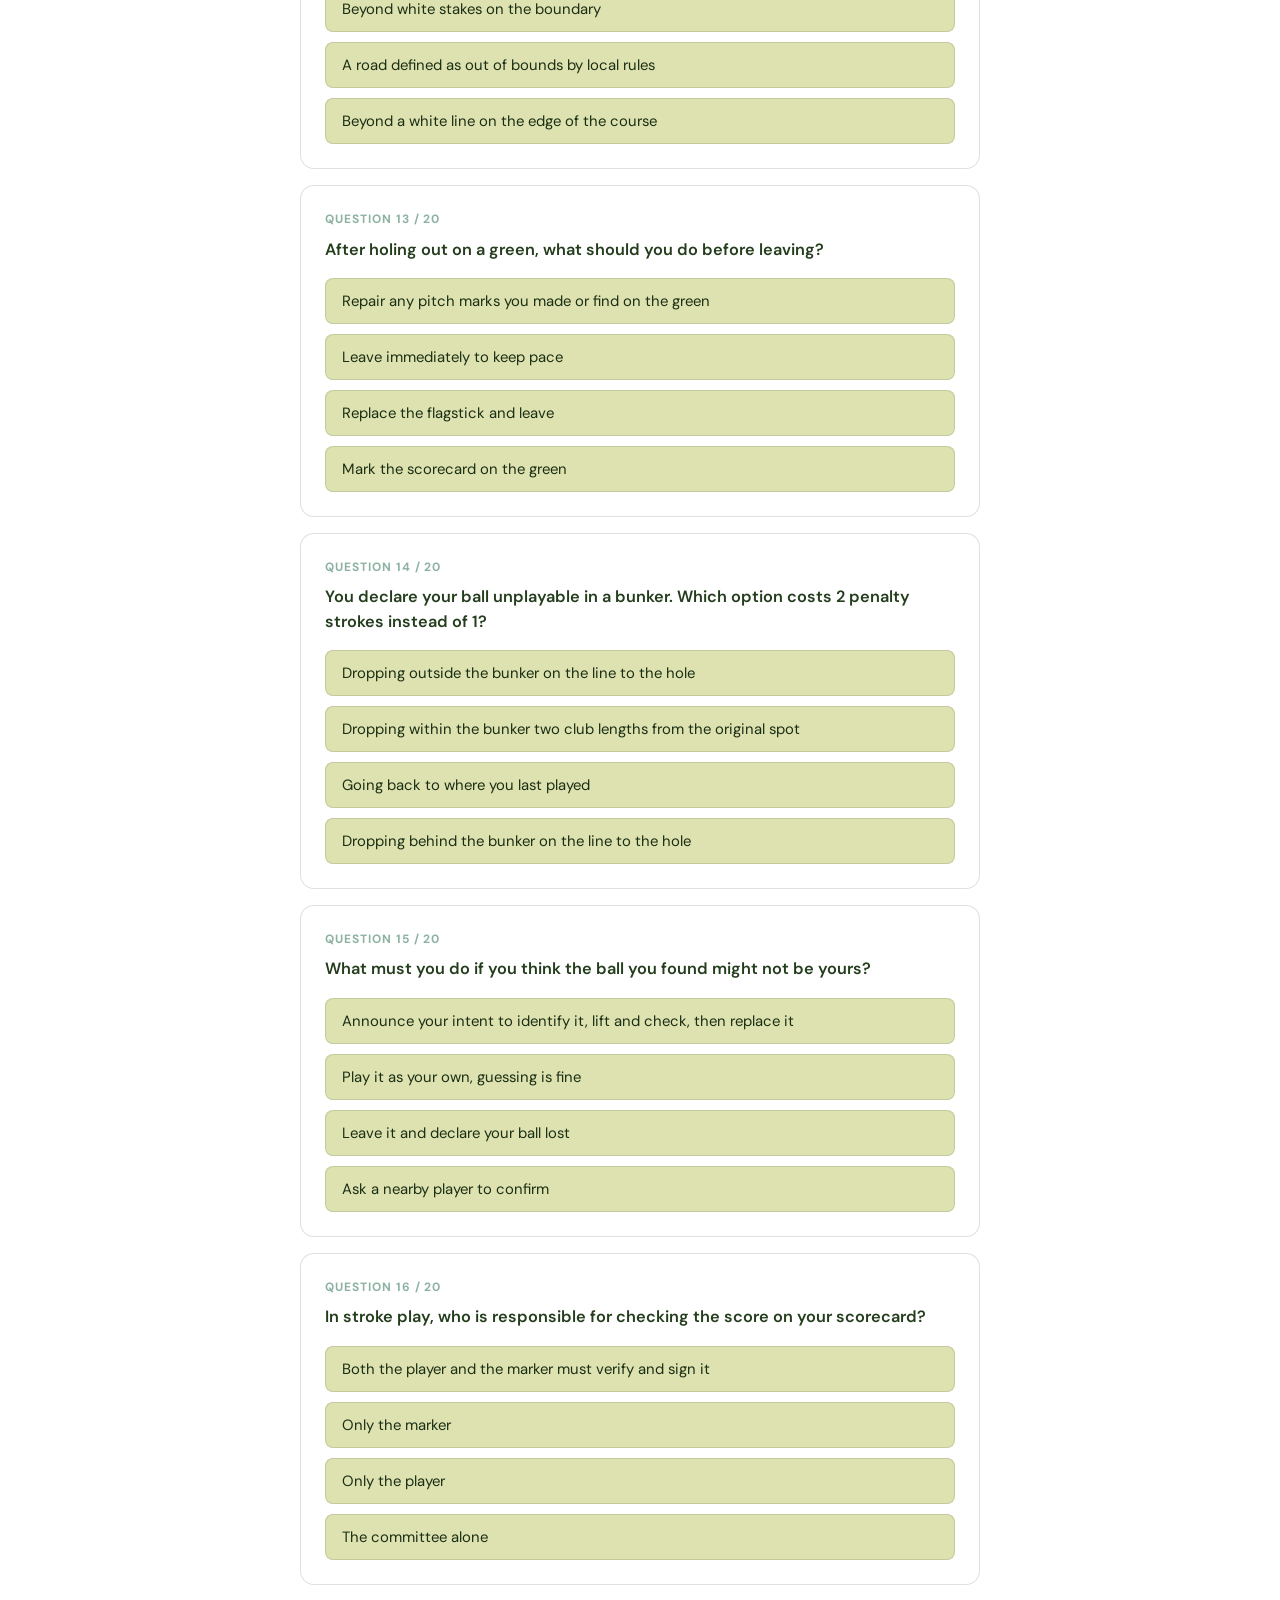
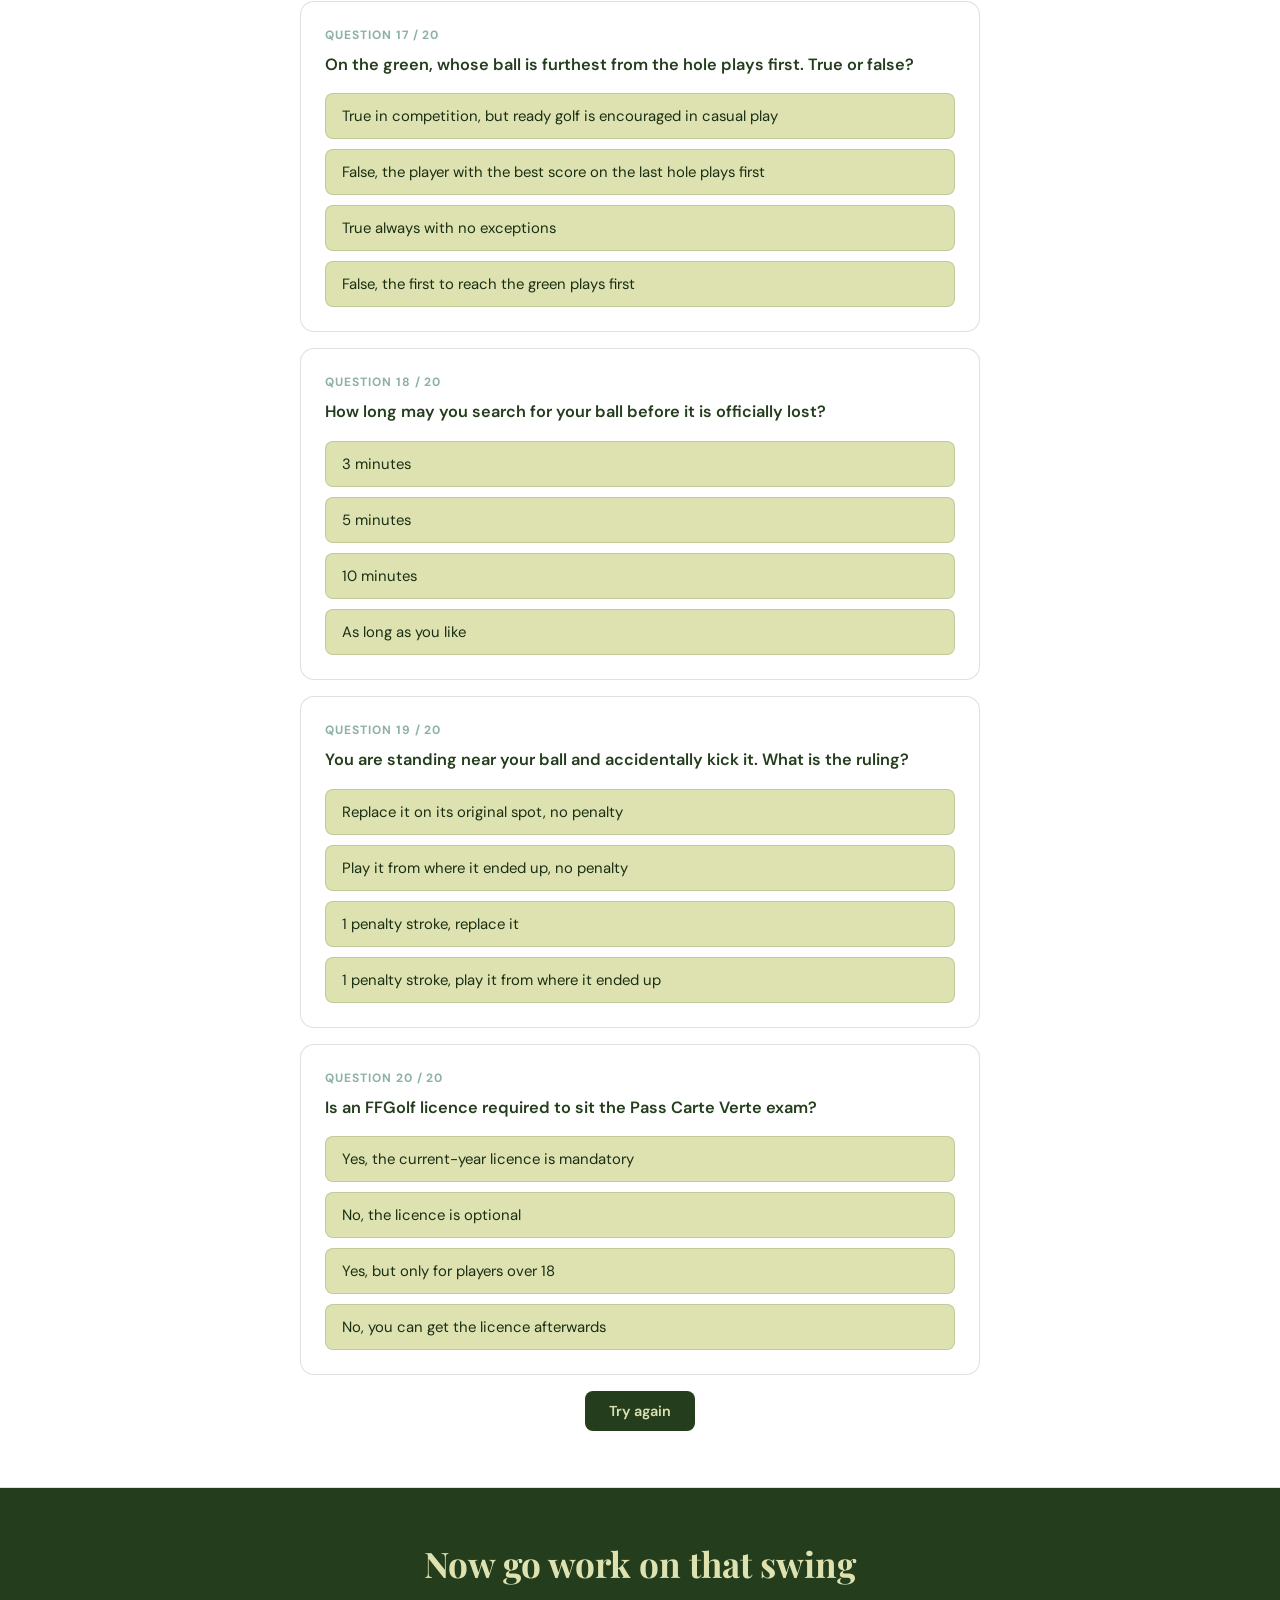
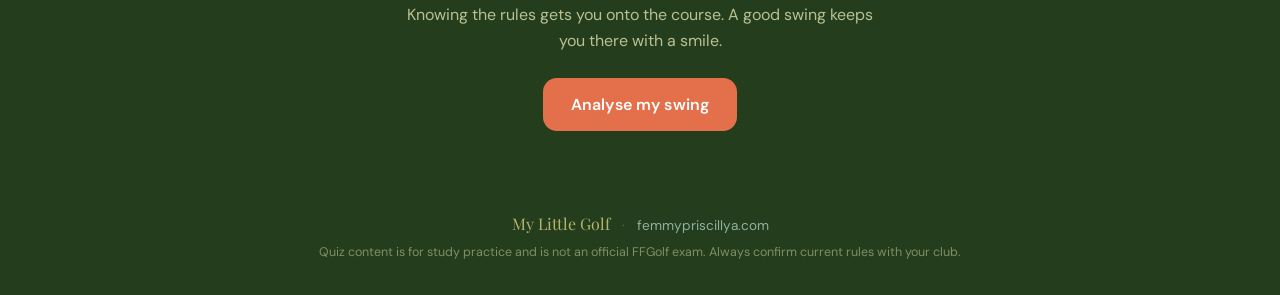
==== commit 52890684: "v2" ====
--- a/green-card.html
+++ b/green-card.html
@@ -3,7 +3,7 @@
 <head>
   <meta charset="UTF-8" />
   <meta name="viewport" content="width=device-width, initial-scale=1.0" />
-  <title>My Little Golf — Green Card</title>
+  <title>My Little Golf: Green Card</title>
   <link rel="preconnect" href="https://fonts.googleapis.com" />
   <link rel="preconnect" href="https://fonts.gstatic.com" crossorigin />
   <link href="https://fonts.googleapis.com/css2?family=Playfair+Display:ital,wght@0,700;1,400&family=DM+Sans:wght@300;400;500;600&display=swap" rel="stylesheet" />
--- a/assets/style.css
+++ b/assets/style.css
@@ -1,5 +1,5 @@
 /* ============================================================
-   MY LITTLE GOLF — Stylesheet
+   MY LITTLE GOLF: Stylesheet
    Palette: Forest #243D1D · Olive #B4B56D · Cream #DEE2B0
             Sage #8DB2A2 · Coral #E4704B
    ============================================================ */
@@ -121,7 +121,7 @@
   min-height: 88vh;
   background: var(--forest);
   display: grid;
-  grid-template-columns: 1fr 450px;
+  grid-template-columns: 1fr 400px;
   align-items: center;
   gap: 20px;
   padding: 72px 48px;
@@ -488,8 +488,7 @@
   line-height: 0;
 }
 
-#video,
-#overlay {
+#video {
   width: 100%;
   display: block;
 }
@@ -497,6 +496,16 @@
 #overlay {
   position: absolute;
   inset: 0;
+  width: 100%;
+  height: 100%;
+  display: block;
+  pointer-events: none;
+}
+
+#overlay.selecting {
+  pointer-events: auto;
+  cursor: crosshair;
+  touch-action: none;
 }
 
 .phase-badge {
@@ -519,6 +528,32 @@
   opacity: 1;
 }
 
+/* Player selection row */
+.select-row {
+  display: flex;
+  align-items: center;
+  gap: 12px;
+  flex-wrap: wrap;
+  margin-top: 10px;
+}
+
+.select-btn {
+  background: var(--sage);
+  color: var(--forest);
+}
+
+.clear-btn {
+  background: transparent;
+  border: 1.5px solid var(--border);
+  color: var(--muted);
+}
+
+.select-hint {
+  font-size: 0.8rem;
+  color: var(--muted);
+  opacity: 0.85;
+}
+
 /* Player controls */
 .player-controls {
   display: flex;
@@ -782,7 +817,17 @@
   font-size: 0.9rem;
   line-height: 1.75;
   color: rgba(222, 226, 176, 0.88);
-  white-space: pre-wrap;
+}
+
+.coaching-body strong {
+  display: block;
+  color: var(--olive);
+  font-family: var(--font-display);
+  font-size: 0.82rem;
+  letter-spacing: 0.06em;
+  text-transform: uppercase;
+  margin-top: 14px;
+  margin-bottom: 4px;
 }
 
 /* Joint details */
@@ -1151,7 +1196,6 @@
   padding: 12px 14px;
   background: var(--cream);
   border-radius: var(--radius-sm);
-  border-left: 3px solid var(--olive);
   display: none;
 }
 
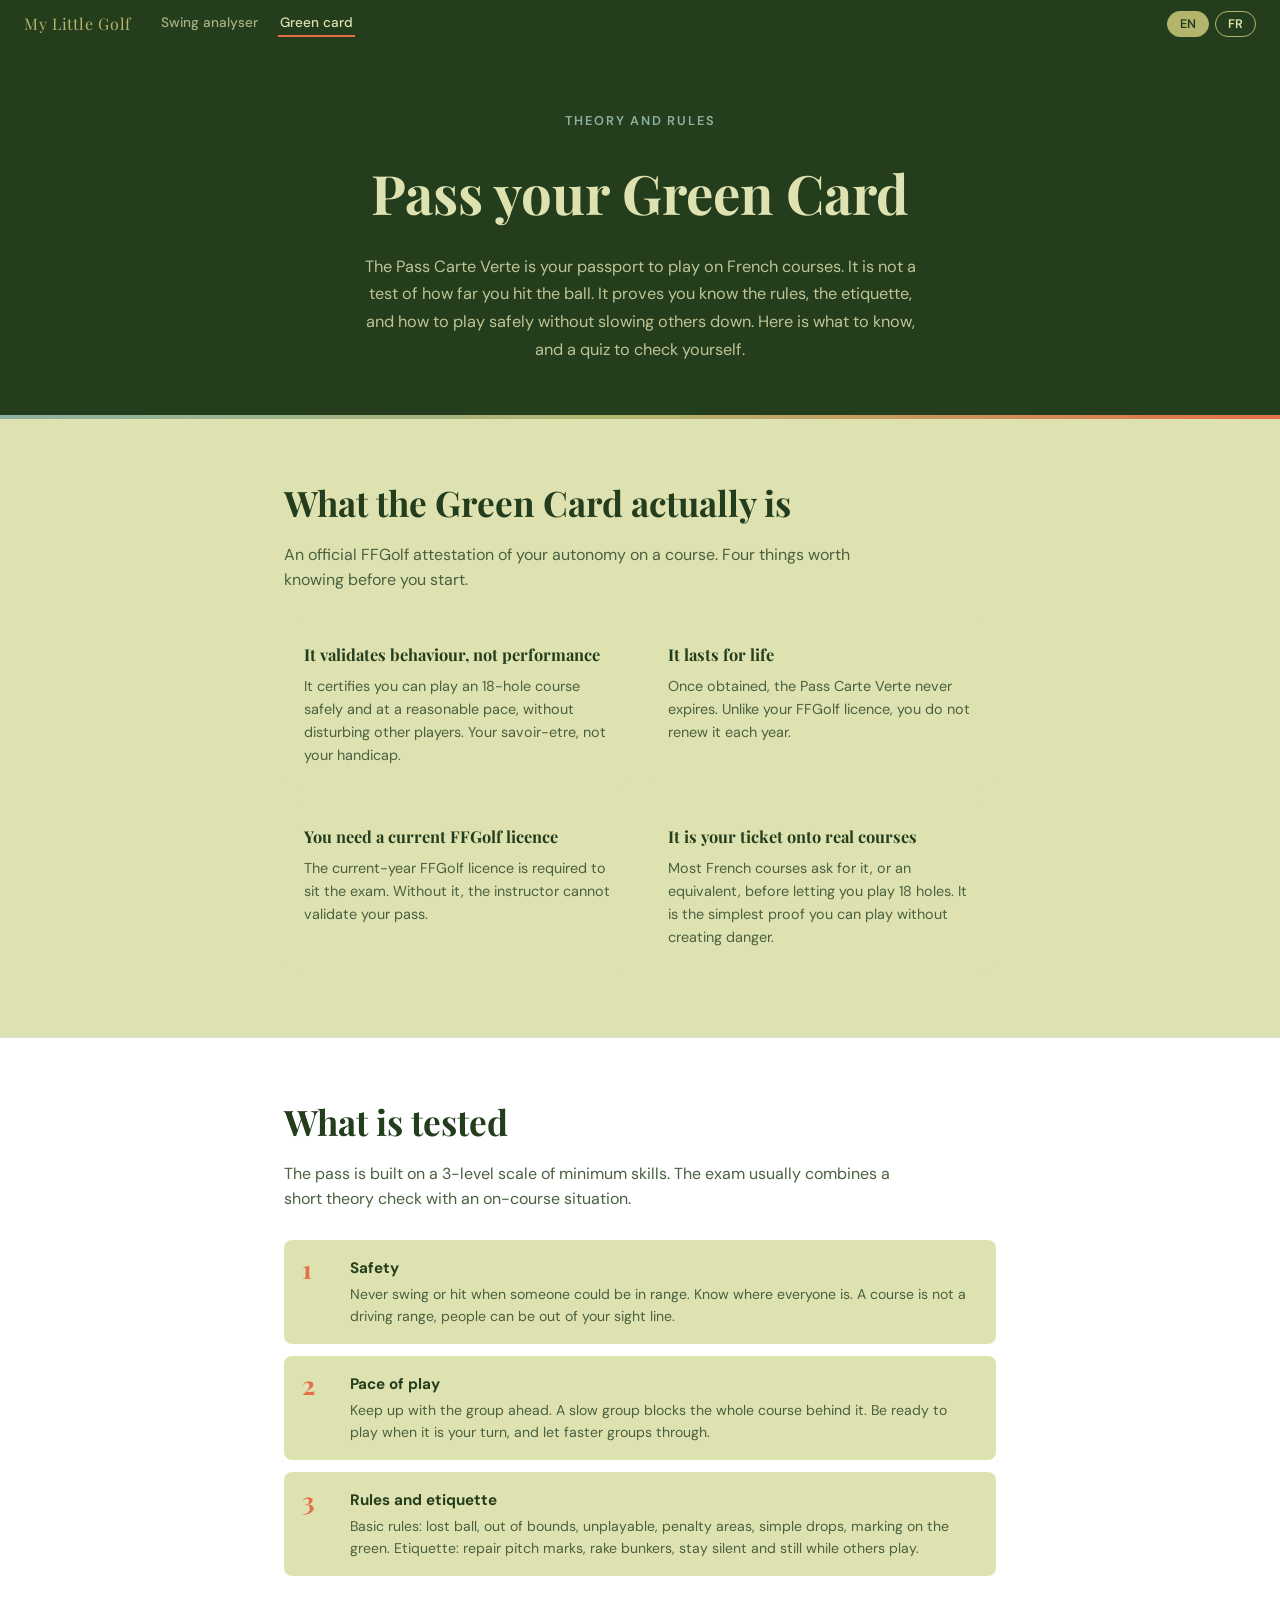
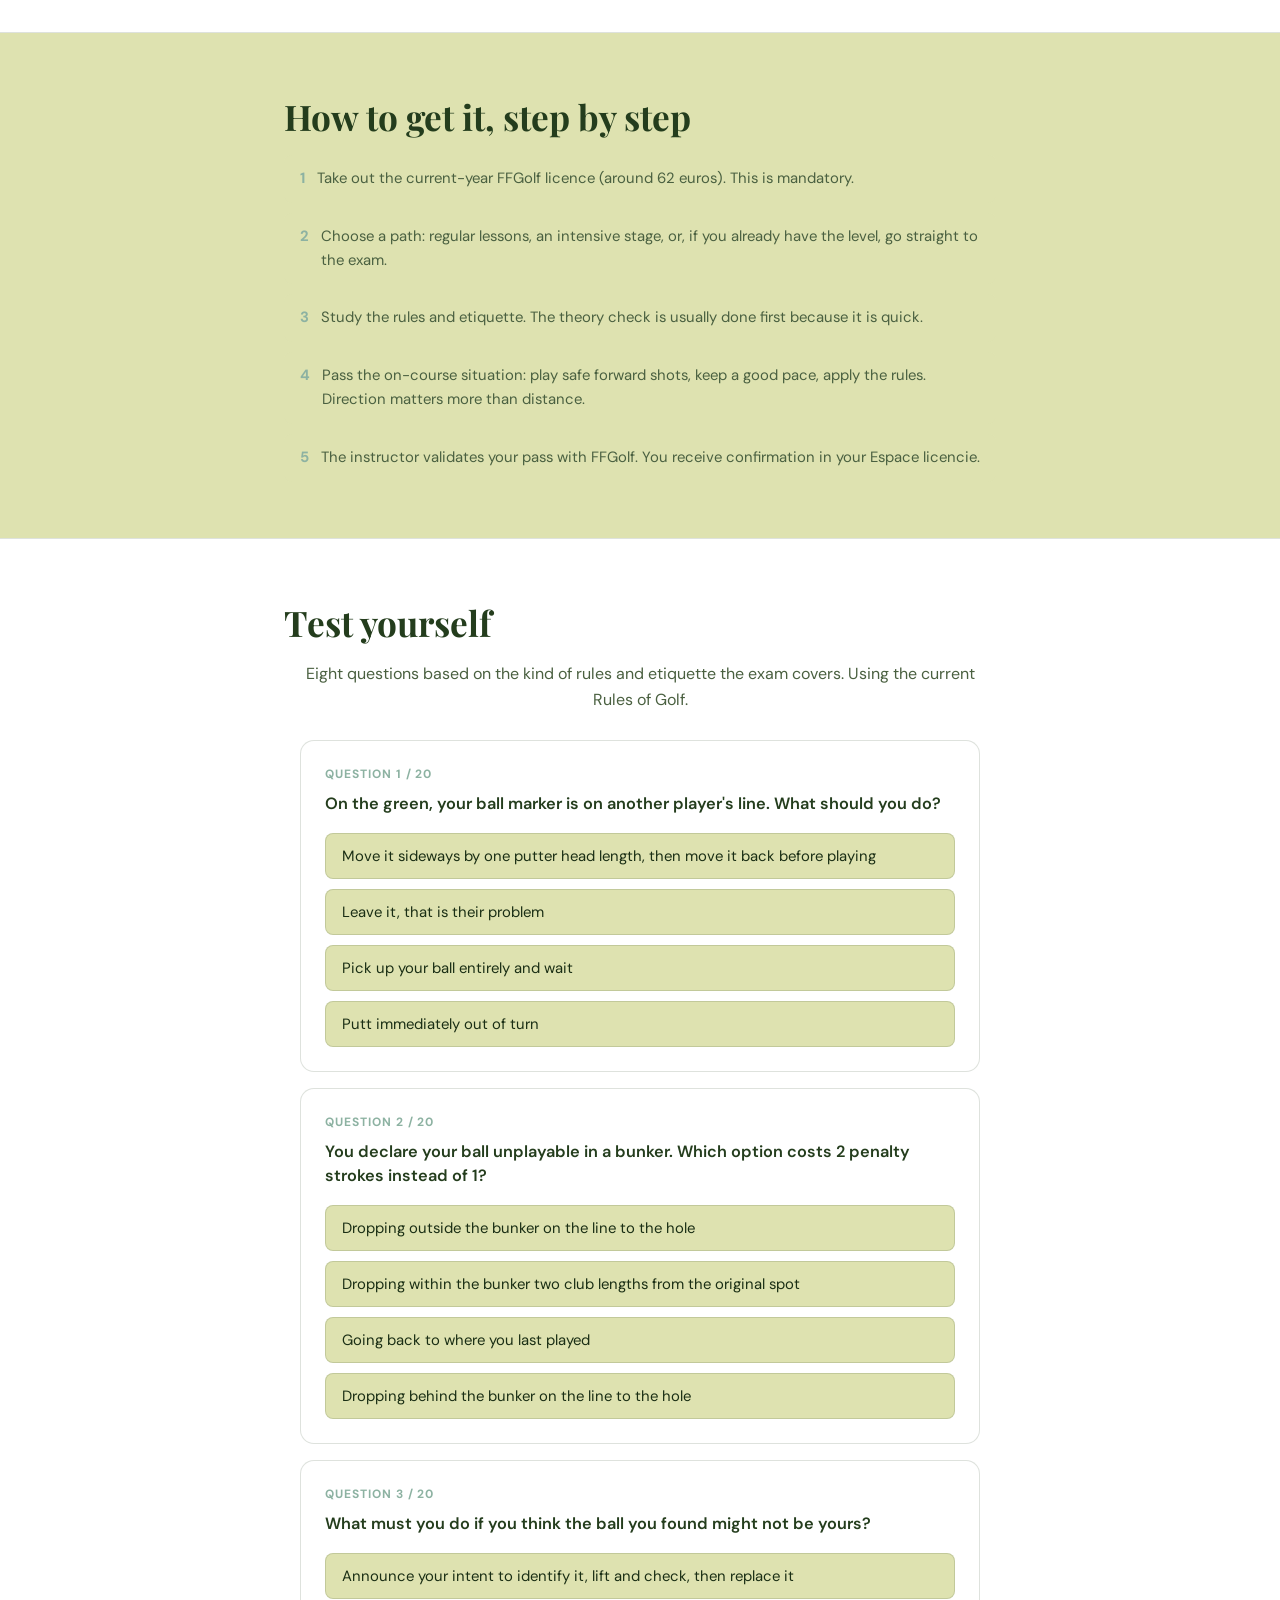
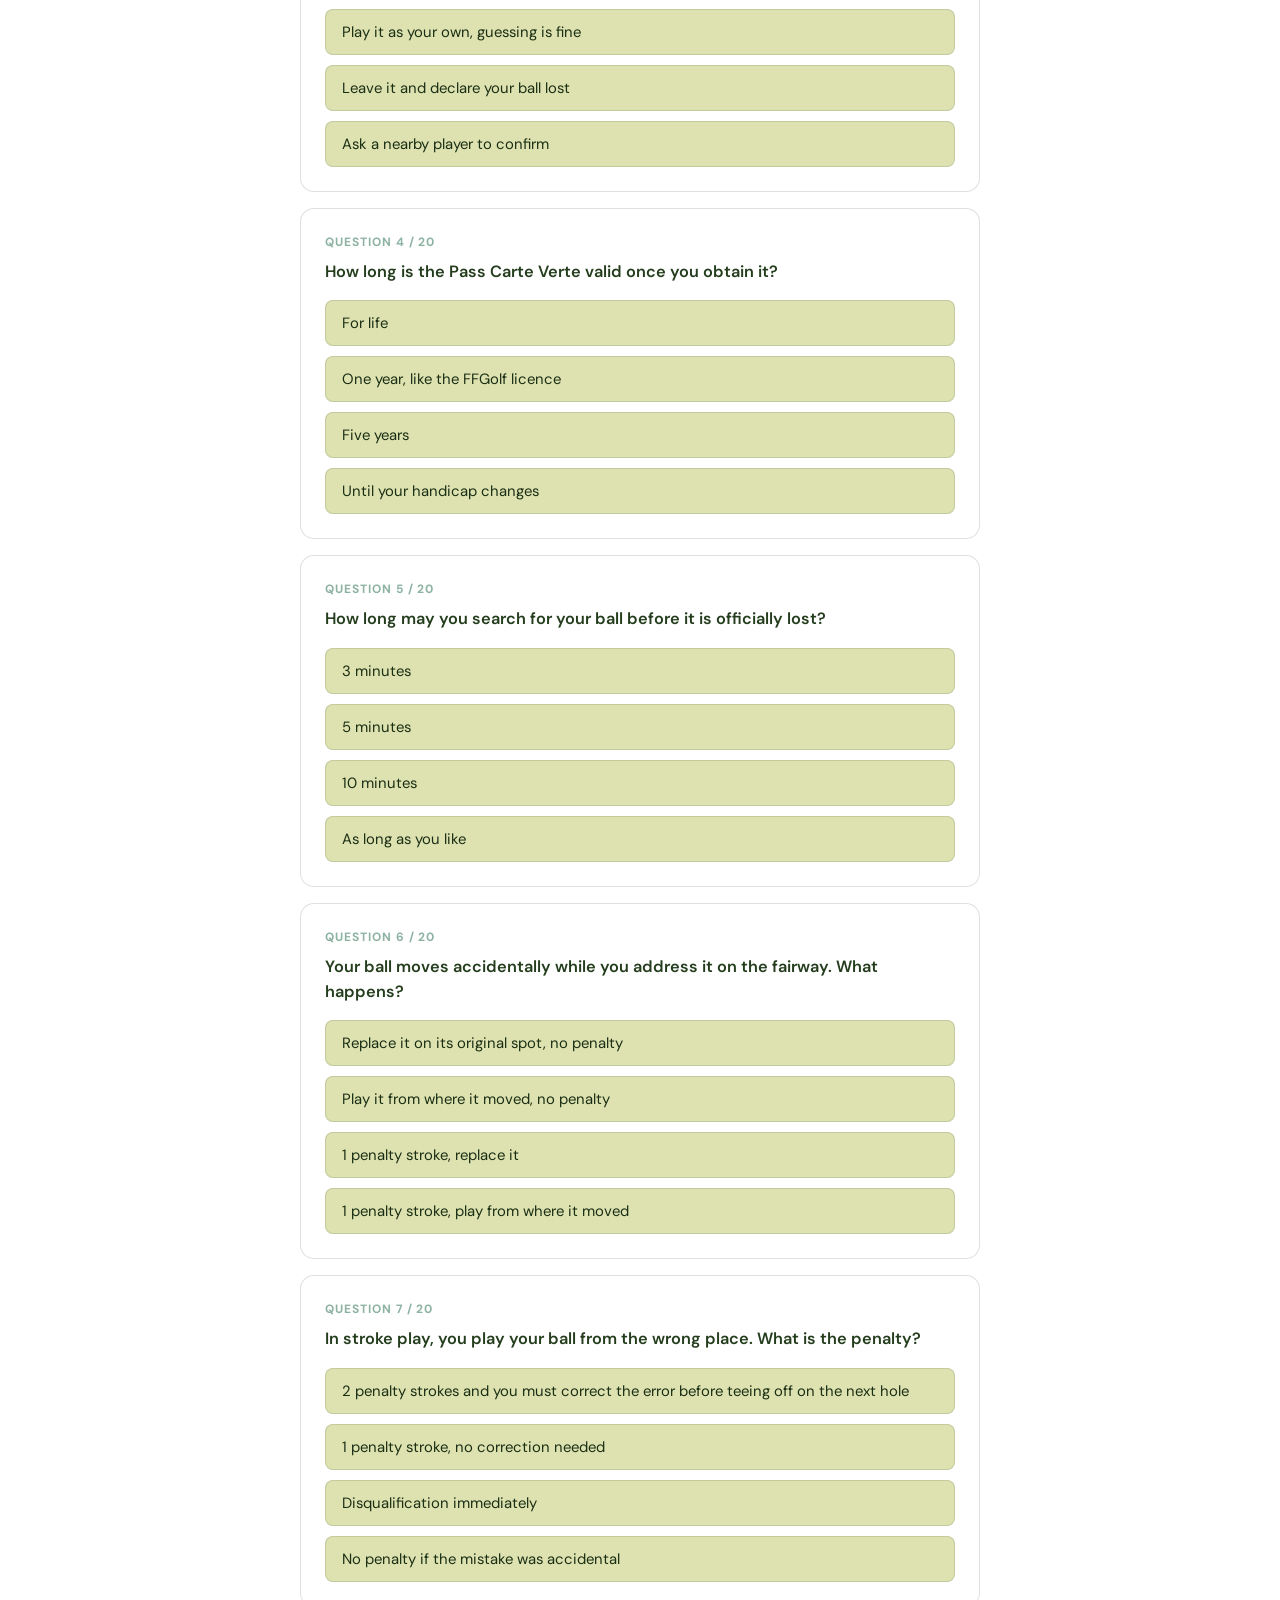
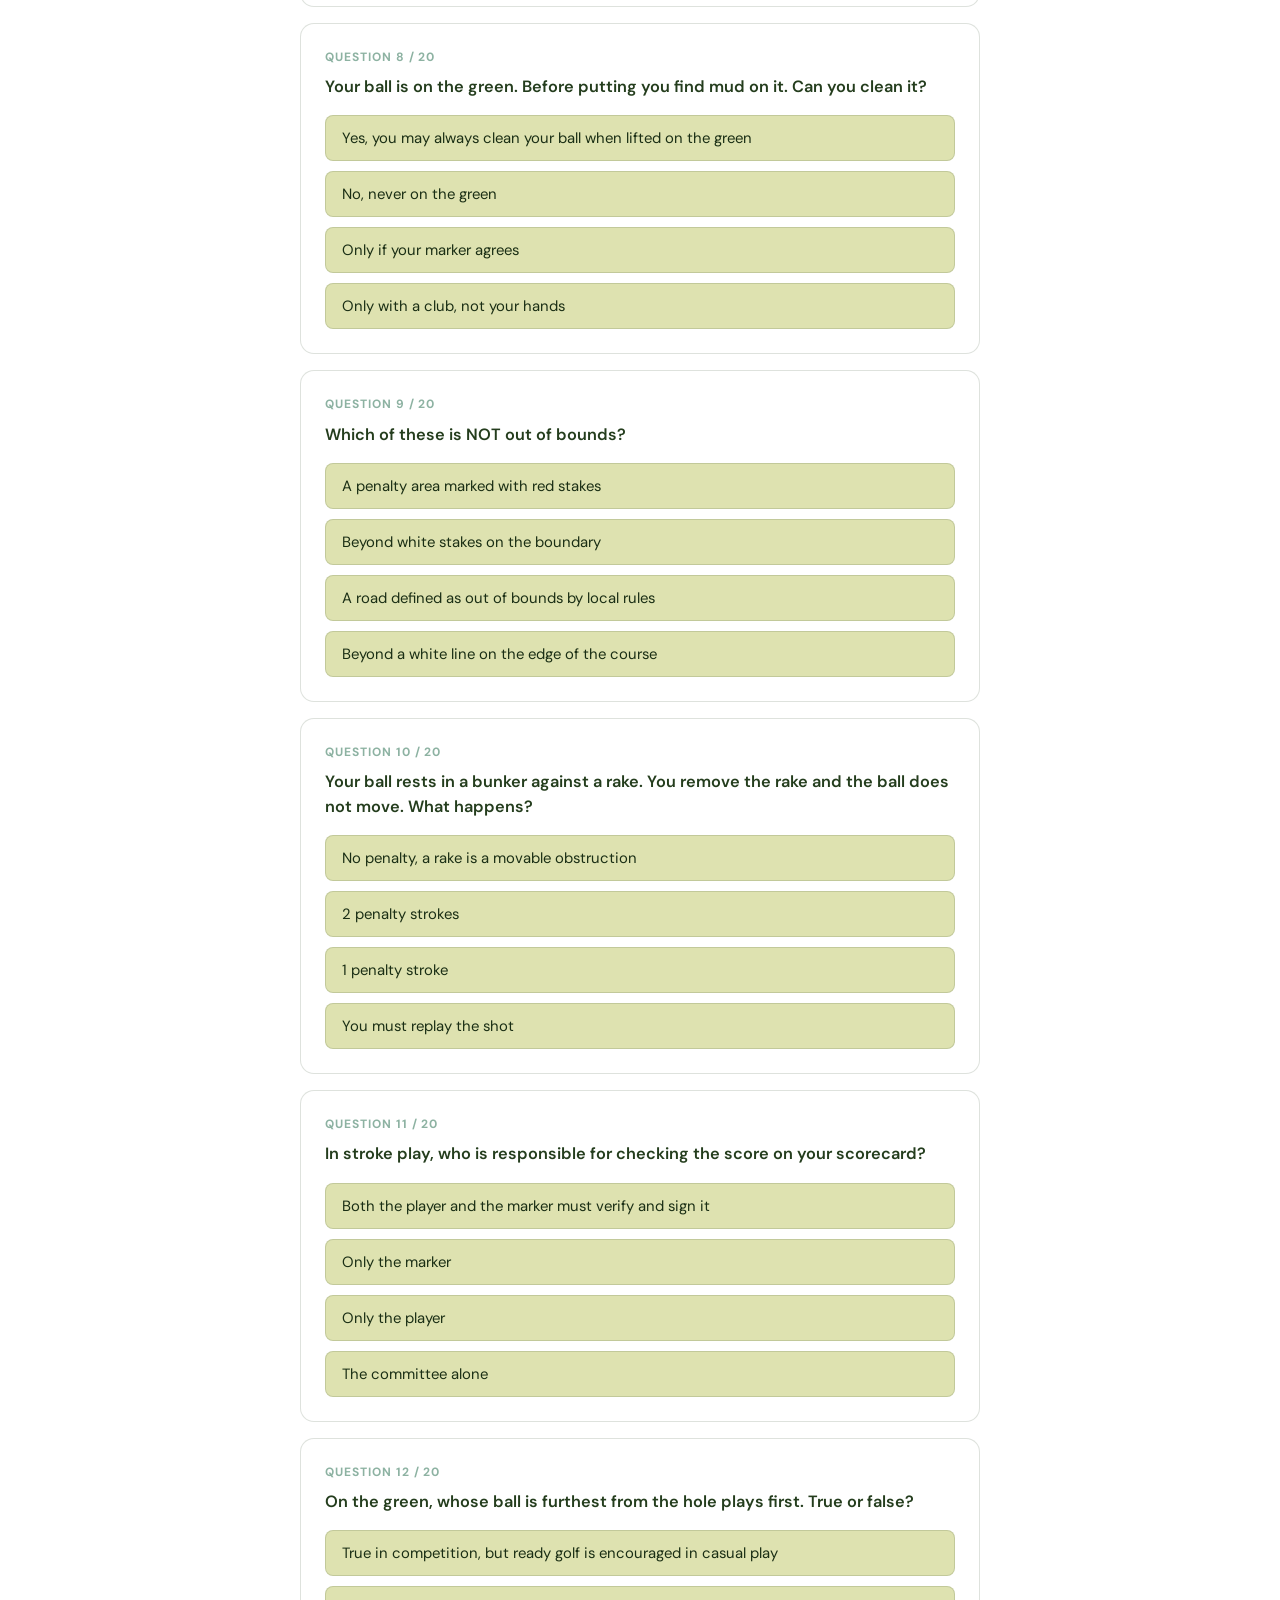
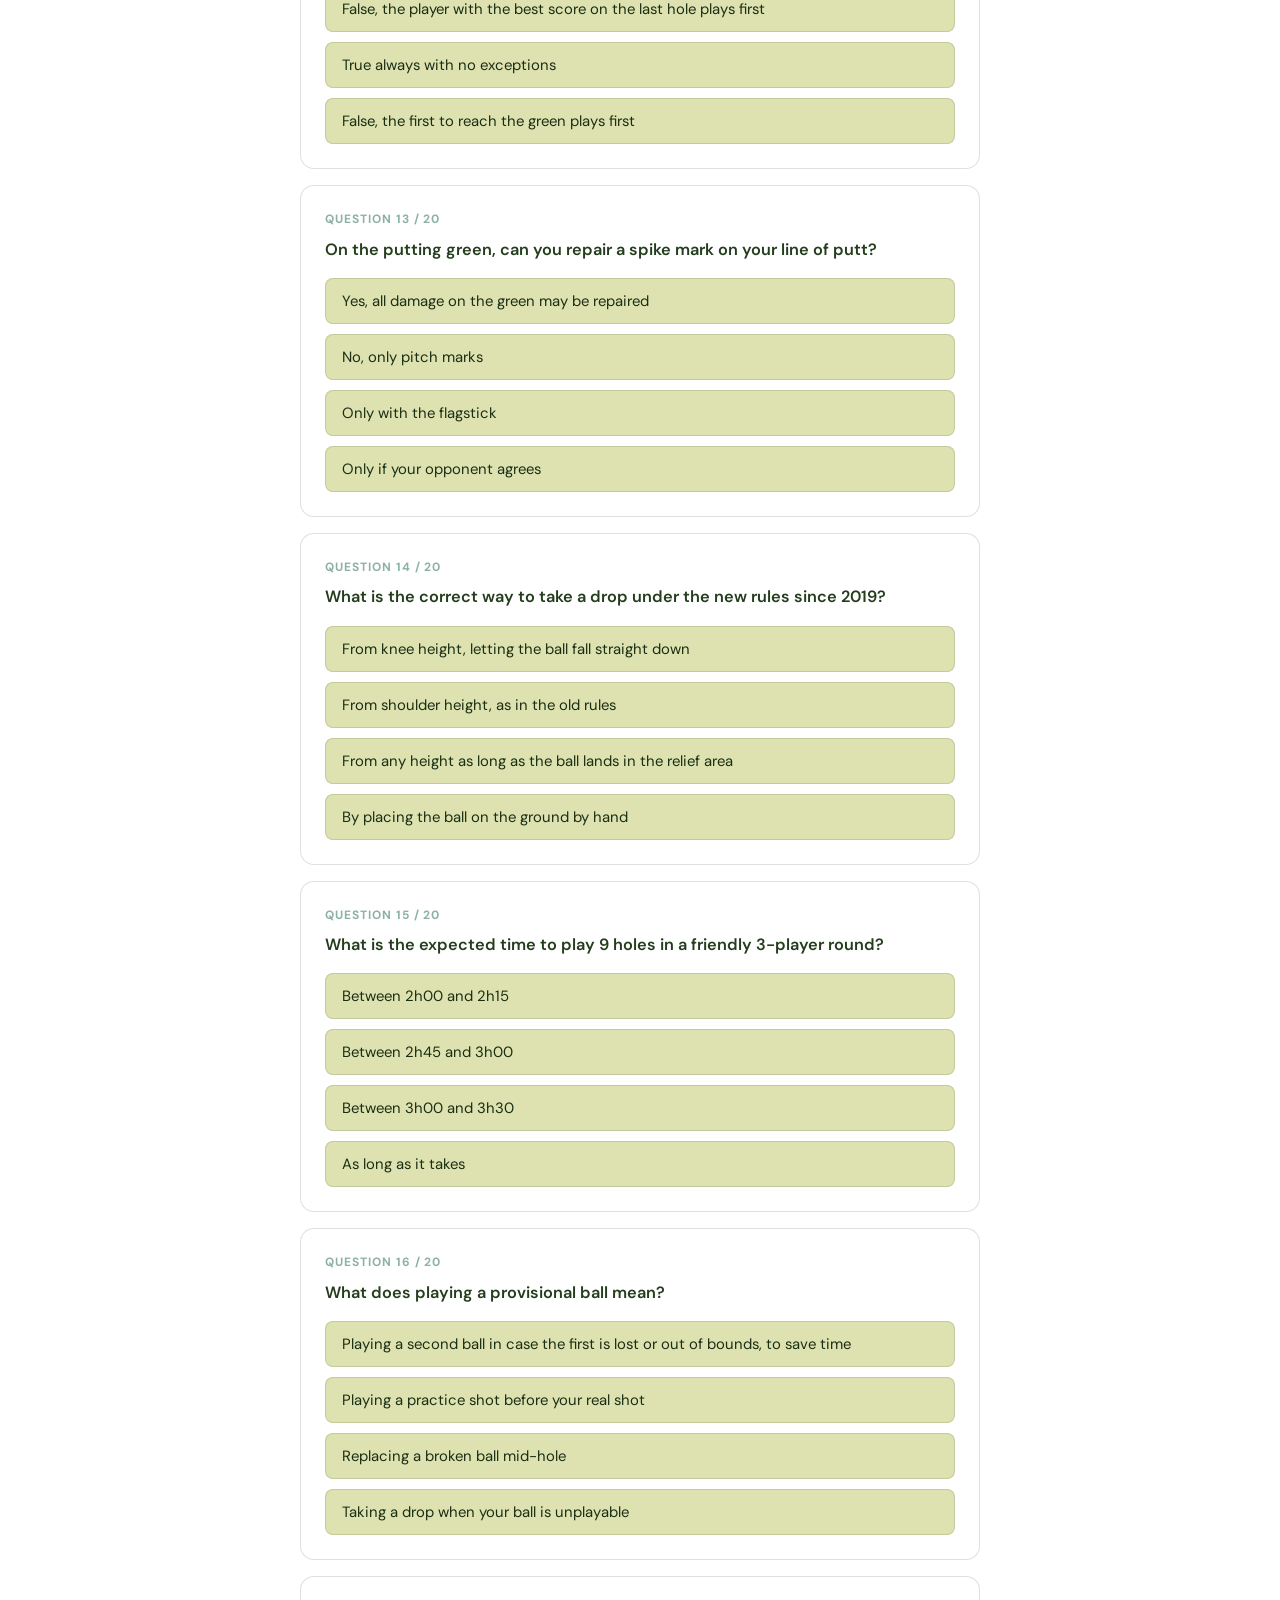
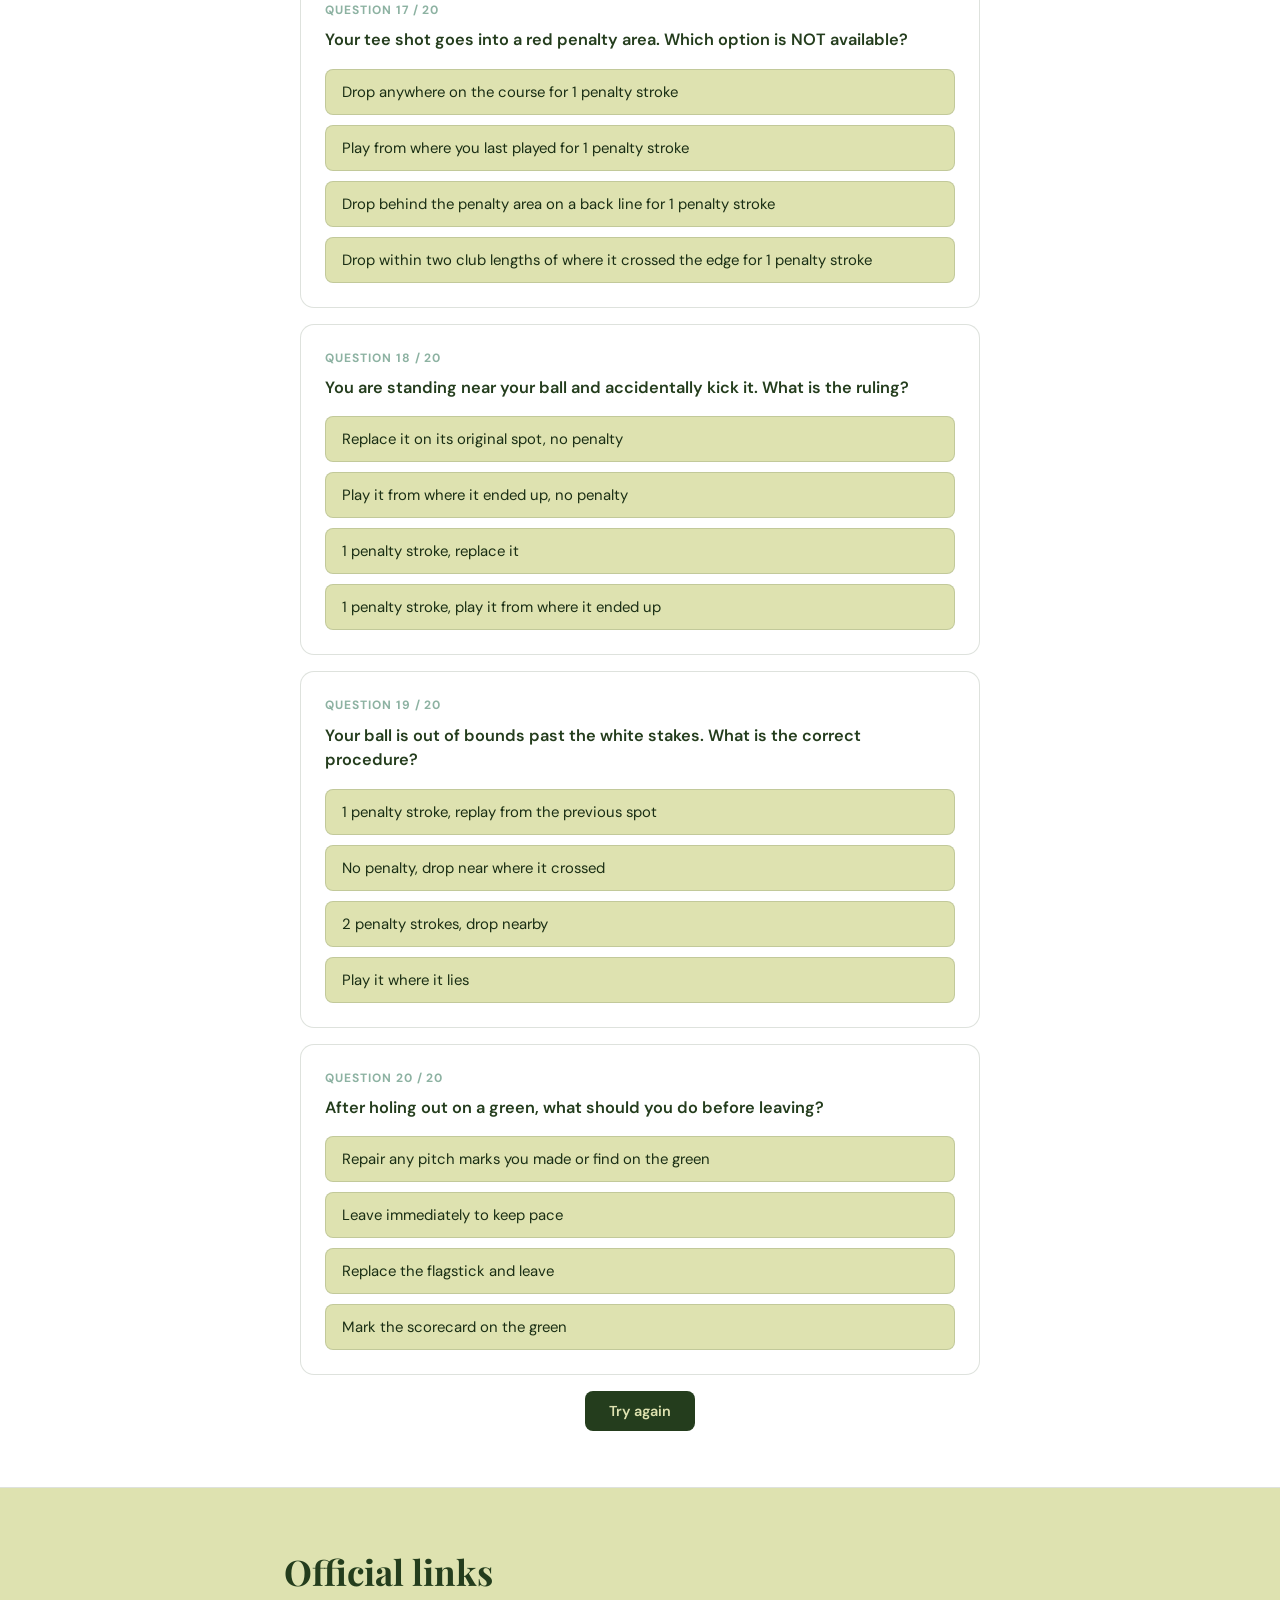
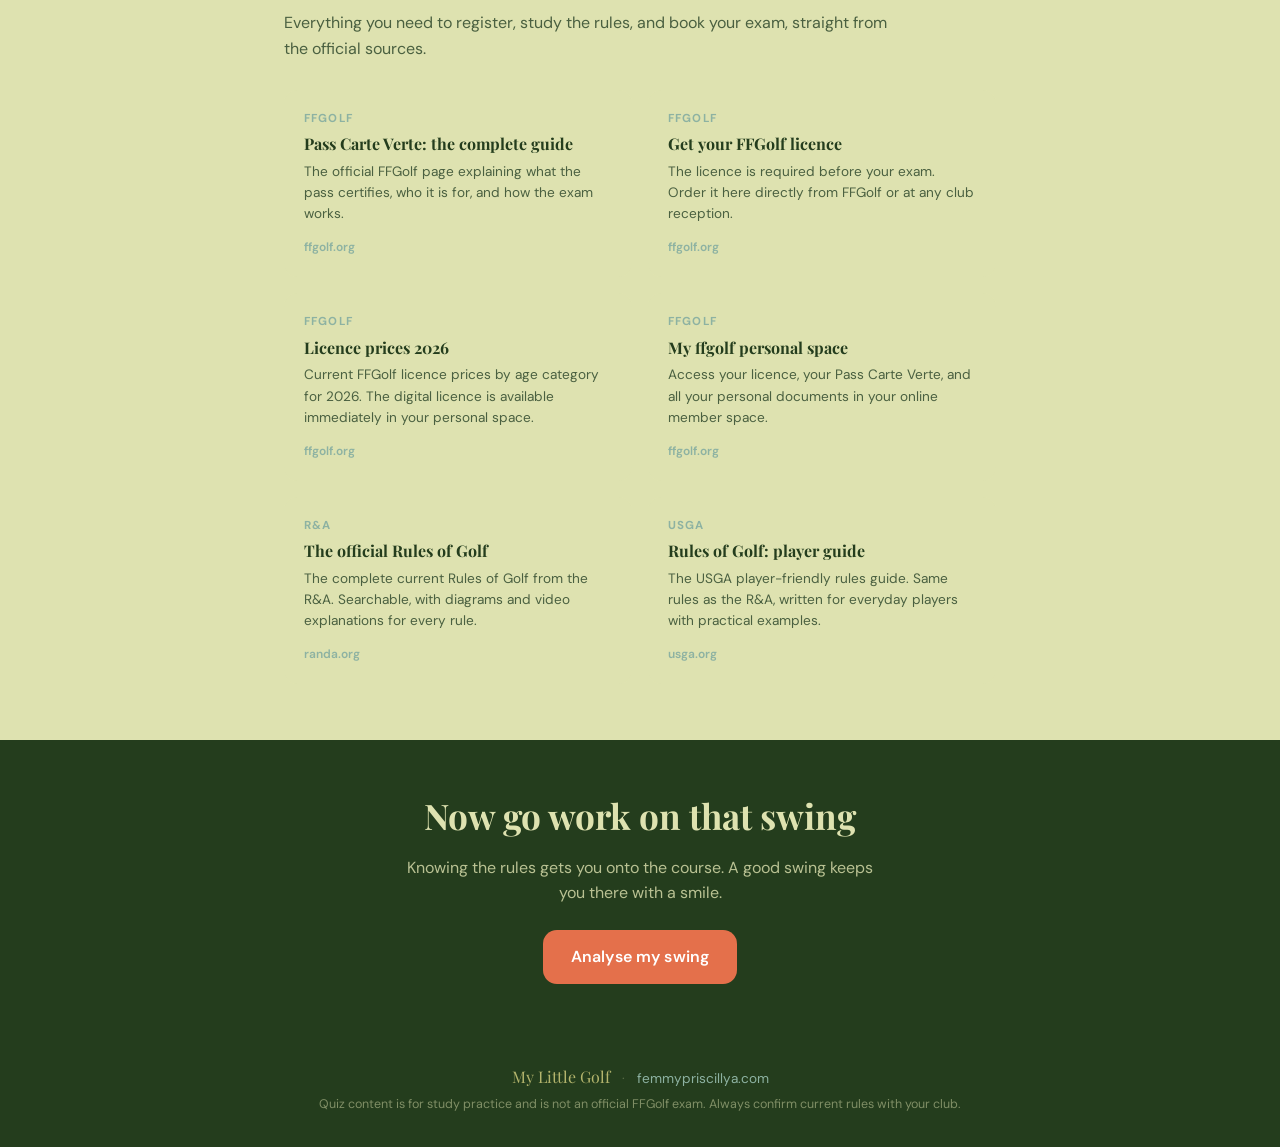
==== commit 1692a493: "Add files via upload" ====
--- a/green-card.html
+++ b/green-card.html
@@ -13,7 +13,7 @@
 
   <!-- Top bar -->
   <div class="lang-bar">
-    <span class="brand-small">My Little Golf</span>
+    <a href="index.html" class="brand-small brand-link">My Little Golf</a>
     <nav class="top-nav">
       <a href="index.html" class="nav-link" data-en="Swing analyser" data-fr="Analyse du swing">Swing analyser</a>
       <a href="green-card.html" class="nav-link active" data-en="Green card" data-fr="Carte verte">Green card</a>
@@ -117,6 +117,60 @@
     </div>
   </section>
 
+  <!-- Official links -->
+  <section class="gc-section">
+    <div class="section-inner">
+      <h2 data-en="Official links" data-fr="Liens officiels">Official links</h2>
+      <p class="gc-lead" data-en="Everything you need to register, study the rules, and book your exam, straight from the official sources." data-fr="Tout ce dont vous avez besoin pour vous inscrire, etudier les regles et reserver votre examen, directement depuis les sources officielles.">Everything you need to register, study the rules, and book your exam, straight from the official sources.</p>
+
+      <div class="links-grid">
+
+        <a href="https://www.ffgolf.org/debuter/toute-l-actualite/la-carte-verte-le-sesame-du-golfeur-debutant" target="_blank" rel="noopener" class="link-card">
+          <div class="link-card-label" data-en="FFGolf" data-fr="FFGolf">FFGolf</div>
+          <div class="link-card-title" data-en="Pass Carte Verte: the complete guide" data-fr="Pass Carte Verte : le guide complet">Pass Carte Verte: the complete guide</div>
+          <div class="link-card-desc" data-en="The official FFGolf page explaining what the pass certifies, who it is for, and how the exam works." data-fr="La page officielle FFGolf qui explique ce que le pass certifie, a qui il s'adresse et comment se deroule l'examen.">The official FFGolf page explaining what the pass certifies, who it is for, and how the exam works.</div>
+          <span class="link-card-arrow">ffgolf.org</span>
+        </a>
+
+        <a href="https://www.ffgolf.org/prendre-sa-licence/commande" target="_blank" rel="noopener" class="link-card">
+          <div class="link-card-label" data-en="FFGolf" data-fr="FFGolf">FFGolf</div>
+          <div class="link-card-title" data-en="Get your FFGolf licence" data-fr="Prendre sa licence FFGolf">Get your FFGolf licence</div>
+          <div class="link-card-desc" data-en="The licence is required before your exam. Order it here directly from FFGolf or at any club reception." data-fr="La licence est obligatoire avant votre examen. Commandez-la ici directement sur FFGolf ou a l'accueil de n'importe quel club.">The licence is required before your exam. Order it here directly from FFGolf or at any club reception.</div>
+          <span class="link-card-arrow">ffgolf.org</span>
+        </a>
+
+        <a href="https://www.ffgolf.org/prendre-sa-licence/tarifs" target="_blank" rel="noopener" class="link-card">
+          <div class="link-card-label" data-en="FFGolf" data-fr="FFGolf">FFGolf</div>
+          <div class="link-card-title" data-en="Licence prices 2026" data-fr="Tarifs licence 2026">Licence prices 2026</div>
+          <div class="link-card-desc" data-en="Current FFGolf licence prices by age category for 2026. The digital licence is available immediately in your personal space." data-fr="Tarifs actuels de la licence FFGolf par categorie d'age pour 2026. La licence dematerialisee est disponible immediatement dans votre espace personnel.">Current FFGolf licence prices by age category for 2026. The digital licence is available immediately in your personal space.</div>
+          <span class="link-card-arrow">ffgolf.org</span>
+        </a>
+
+        <a href="https://www.ffgolf.org/prendre-sa-licence/attestation" target="_blank" rel="noopener" class="link-card">
+          <div class="link-card-label" data-en="FFGolf" data-fr="FFGolf">FFGolf</div>
+          <div class="link-card-title" data-en="My ffgolf personal space" data-fr="Mon espace My ffgolf">My ffgolf personal space</div>
+          <div class="link-card-desc" data-en="Access your licence, your Pass Carte Verte, and all your personal documents in your online member space." data-fr="Acces a votre licence, votre Pass Carte Verte et tous vos documents personnels dans votre espace licencie en ligne.">Access your licence, your Pass Carte Verte, and all your personal documents in your online member space.</div>
+          <span class="link-card-arrow">ffgolf.org</span>
+        </a>
+
+        <a href="https://www.randa.org/en/rog/the-rules-of-golf" target="_blank" rel="noopener" class="link-card">
+          <div class="link-card-label" data-en="R&amp;A" data-fr="R&amp;A">R&amp;A</div>
+          <div class="link-card-title" data-en="The official Rules of Golf" data-fr="Les Regles de Golf officielles">The official Rules of Golf</div>
+          <div class="link-card-desc" data-en="The complete current Rules of Golf from the R&amp;A. Searchable, with diagrams and video explanations for every rule." data-fr="Les Regles de Golf actuelles completes de la R&amp;A. Avec moteur de recherche, schemas et explications video pour chaque regle.">The complete current Rules of Golf from the R&amp;A. Searchable, with diagrams and video explanations for every rule.</div>
+          <span class="link-card-arrow">randa.org</span>
+        </a>
+
+        <a href="https://www.usga.org/content/usga/home-page/rules/rules-and-decisions.html" target="_blank" rel="noopener" class="link-card">
+          <div class="link-card-label" data-en="USGA" data-fr="USGA">USGA</div>
+          <div class="link-card-title" data-en="Rules of Golf: player guide" data-fr="Regles de Golf : guide du joueur">Rules of Golf: player guide</div>
+          <div class="link-card-desc" data-en="The USGA player-friendly rules guide. Same rules as the R&amp;A, written for everyday players with practical examples." data-fr="Le guide des regles pour les joueurs de la USGA. Les memes regles que la R&amp;A, ecrites pour les joueurs du quotidien avec des exemples pratiques.">The USGA player-friendly rules guide. Same rules as the R&amp;A, written for everyday players with practical examples.</div>
+          <span class="link-card-arrow">usga.org</span>
+        </a>
+
+      </div>
+    </div>
+  </section>
+
   <!-- CTA back to analyser -->
   <section class="gc-cta">
     <h2 data-en="Now go work on that swing" data-fr="Maintenant, au travail sur ce swing">Now go work on that swing</h2>
--- a/assets/style.css
+++ b/assets/style.css
@@ -64,6 +64,16 @@
   font-size: 1rem;
   letter-spacing: 0.04em;
   color: var(--olive);
+}
+
+.brand-link {
+  text-decoration: none;
+  cursor: pointer;
+  transition: opacity 0.15s;
+}
+
+.brand-link:hover {
+  opacity: 0.75;
 }
 
 .top-nav {
@@ -123,7 +133,7 @@
   display: grid;
   grid-template-columns: 1fr 400px;
   align-items: center;
-  gap: 20px;
+  gap: 40px;
   padding: 72px 48px;
   overflow: hidden;
   position: relative;
@@ -528,6 +538,48 @@
   opacity: 1;
 }
 
+/* Loading overlay */
+.loading-overlay {
+  display: none;
+  position: absolute;
+  inset: 0;
+  background: rgba(36, 61, 29, 0.82);
+  flex-direction: column;
+  align-items: center;
+  justify-content: center;
+  gap: 18px;
+  z-index: 10;
+  border-radius: var(--radius);
+}
+
+.loading-overlay.active {
+  display: flex;
+}
+
+.loading-spinner {
+  width: 44px;
+  height: 44px;
+  border: 3px solid rgba(222, 226, 176, 0.2);
+  border-top-color: var(--olive);
+  border-radius: 50%;
+  animation: spin 0.8s linear infinite;
+}
+
+@keyframes spin {
+  to {
+    transform: rotate(360deg);
+  }
+}
+
+.loading-msg {
+  font: 500 0.88rem var(--font-body);
+  color: var(--cream);
+  opacity: 0.85;
+  letter-spacing: 0.02em;
+  text-align: center;
+  padding: 0 24px;
+}
+
 /* Player selection row */
 .select-row {
   display: flex;
@@ -1258,3 +1310,62 @@
     font-size: 0.78rem;
   }
 }
+
+/* ---- Official links grid ---- */
+.links-grid {
+  display: grid;
+  grid-template-columns: 1fr 1fr;
+  gap: 16px;
+}
+
+.link-card {
+  display: flex;
+  flex-direction: column;
+  gap: 6px;
+  background: var(--cream);
+  border-radius: var(--radius);
+  padding: 20px;
+  text-decoration: none;
+  color: inherit;
+  transition: background 0.15s;
+}
+
+.link-card:hover {
+  background: #d4d9a8;
+}
+
+.link-card-label {
+  font-size: 0.72rem;
+  font-weight: 700;
+  letter-spacing: 0.1em;
+  text-transform: uppercase;
+  color: var(--sage);
+}
+
+.link-card-title {
+  font-family: var(--font-display);
+  font-size: 1rem;
+  font-weight: 700;
+  color: var(--forest);
+  line-height: 1.3;
+}
+
+.link-card-desc {
+  font-size: 0.85rem;
+  color: var(--muted);
+  line-height: 1.55;
+  flex: 1;
+}
+
+.link-card-arrow {
+  font-size: 0.75rem;
+  color: var(--sage);
+  margin-top: 8px;
+  font-weight: 600;
+}
+
+@media (max-width: 600px) {
+  .links-grid {
+    grid-template-columns: 1fr;
+  }
+}
